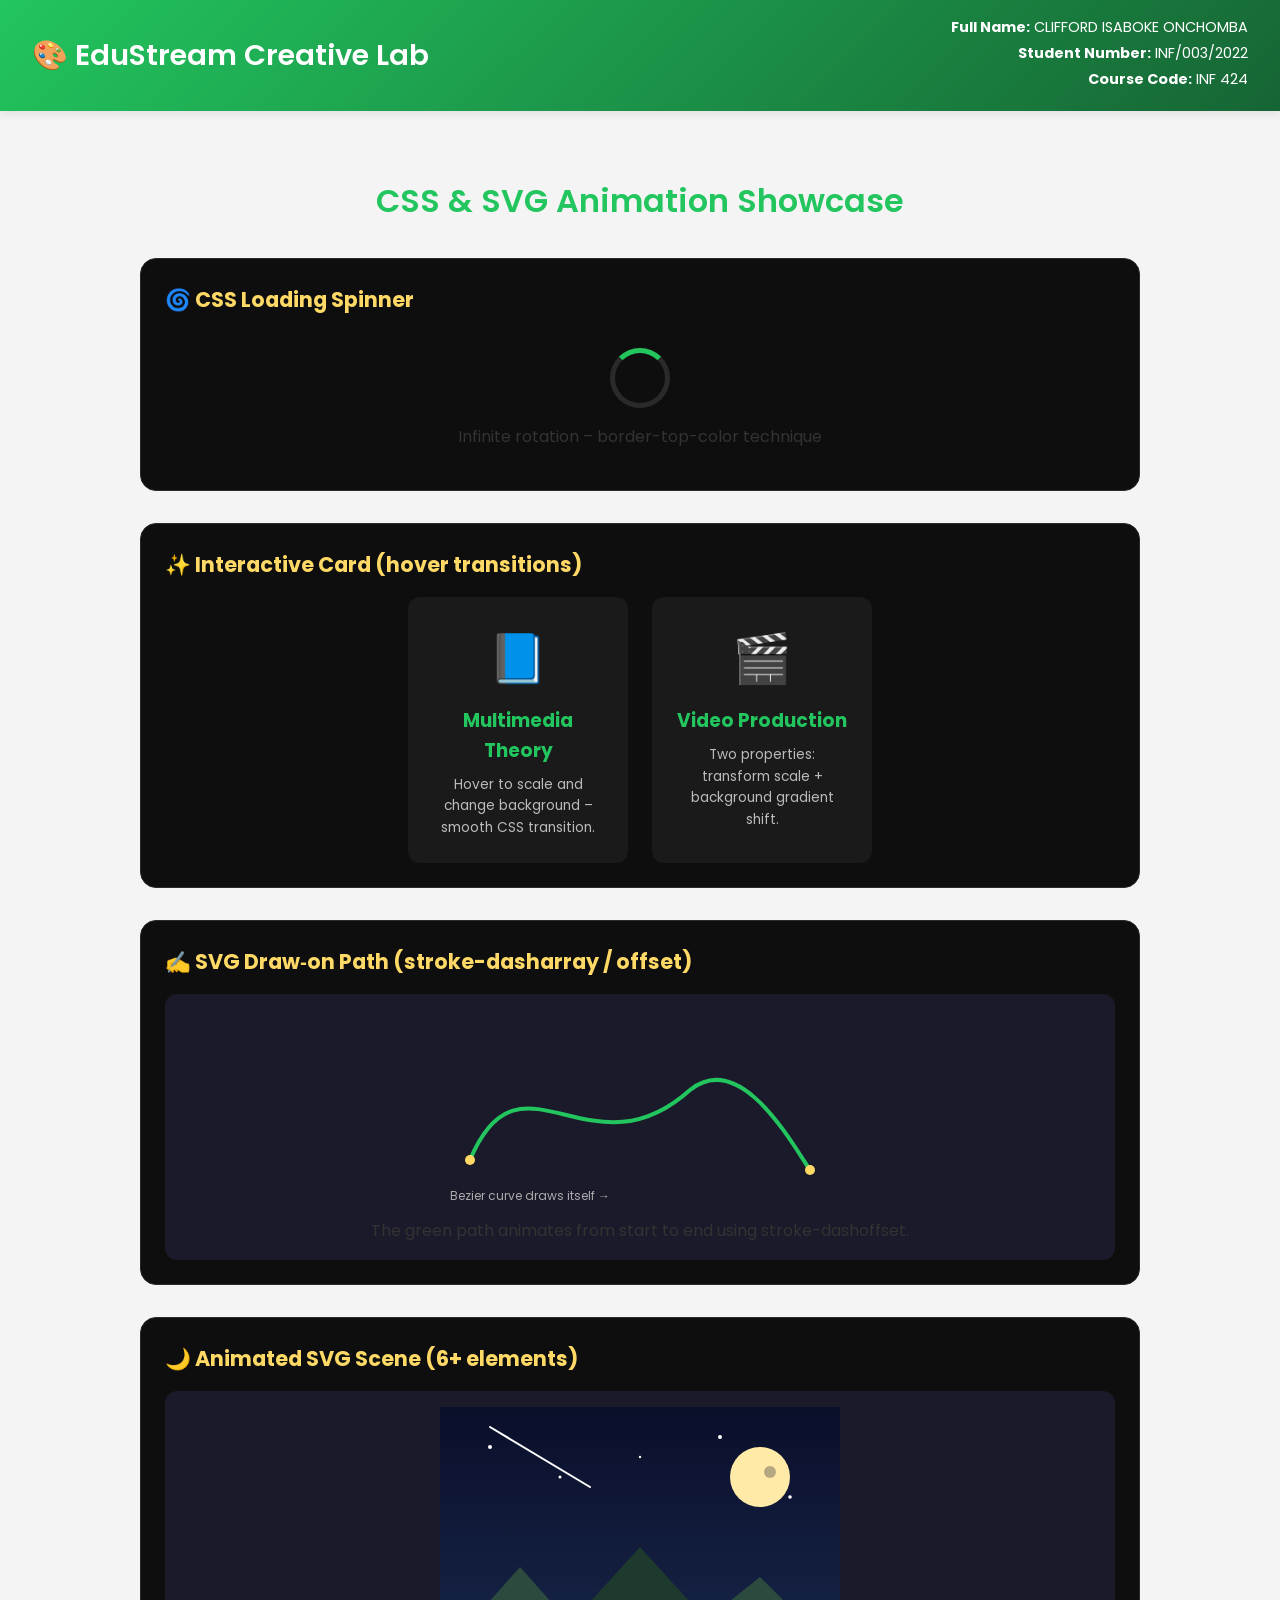
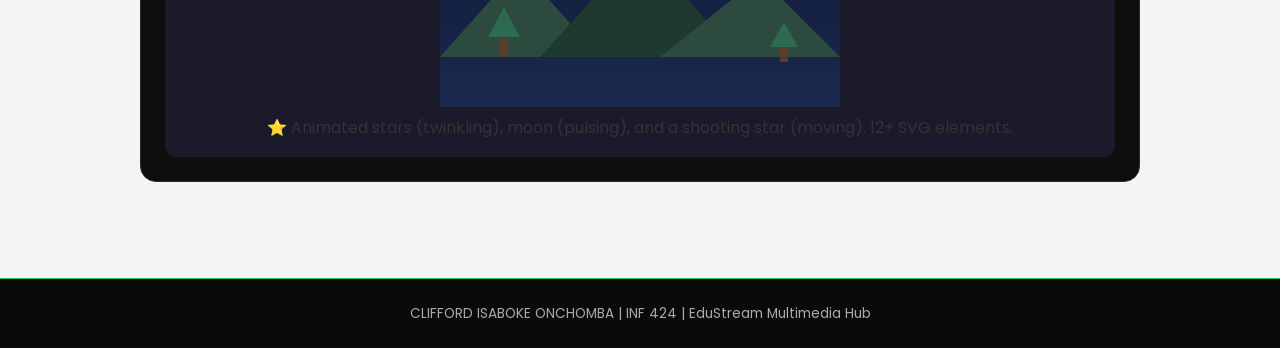
==== animations.html @ 4a70b48b "added animations" ====
<!DOCTYPE html>
<html lang="en">
<head>
  <meta charset="UTF-8" />
  <meta name="viewport" content="width=device-width, initial-scale=1.0" />
  <title>EduStream Learning Hub – Creative Lab (Animations)</title>
  <!-- Google Fonts -->
  <link rel="preconnect" href="https://fonts.googleapis.com" />
  <link rel="preconnect" href="https://fonts.gstatic.com" crossorigin />
  <link href="https://fonts.googleapis.com/css2?family=Poppins:wght@400;500;600;700&display=swap" rel="stylesheet" />
  <link rel="stylesheet" href="style.css" />
</head>
<body class="dark-theme">
  <header>
    <div class="logo">🎨 EduStream Creative Lab</div>
    <div class="student-info">
      <p><strong>Full Name:</strong> CLIFFORD ISABOKE ONCHOMBA</p>
      <p><strong>Student Number:</strong> INF/003/2022</p>
      <p><strong>Course Code:</strong> INF 424</p>
    </div>
  </header>

  <main>
    <h1 class="page-title">CSS & SVG Animation Showcase</h1>

    <!-- 1. CSS Loading Spinner -->
    <section class="demo-section">
      <h2>🌀 CSS Loading Spinner</h2>
      <div class="spinner-container">
        <div class="loading-spinner"></div>
        <p>Infinite rotation – border-top-color technique</p>
      </div>
    </section>

    <!-- 2. Card Component with Hover Transitions -->
    <section class="demo-section">
      <h2>✨ Interactive Card (hover transitions)</h2>
      <div class="cards-grid">
        <div class="animated-card">
          <div class="card-icon">📘</div>
          <h3>Multimedia Theory</h3>
          <p>Hover to scale and change background – smooth CSS transition.</p>
        </div>
        <div class="animated-card">
          <div class="card-icon">🎬</div>
          <h3>Video Production</h3>
          <p>Two properties: transform scale + background gradient shift.</p>
        </div>
      </div>
    </section>

    <!-- 3. SVG Draw‑on Path Animation (Bezier curve) -->
    <section class="demo-section">
      <h2>✍️ SVG Draw‑on Path (stroke-dasharray / offset)</h2>
      <div class="svg-container">
        <svg width="400" height="200" viewBox="0 0 400 200" xmlns="http://www.w3.org/2000/svg">
          <!-- Bezier curve path (C command) -->
          <path class="draw-path" 
                d="M 30 150 C 80 30, 150 170, 250 80 C 300 40, 350 130, 370 160" 
                fill="none" 
                stroke="#22C55E" 
                stroke-width="4" 
                stroke-linecap="round" />
          <!-- decorative dots -->
          <circle cx="30" cy="150" r="5" fill="#FFD966" />
          <circle cx="370" cy="160" r="5" fill="#FFD966" />
          <text x="10" y="190" fill="#aaa" font-size="12">Bezier curve draws itself →</text>
        </svg>
        <p>The green path animates from start to end using stroke-dashoffset.</p>
      </div>
    </section>

    <!-- 4. Second SVG Illustration (6+ elements, animated property) -->
    <section class="demo-section">
      <h2>🌙 Animated SVG Scene (6+ elements)</h2>
      <div class="svg-container">
        <svg width="400" height="300" viewBox="0 0 400 300" xmlns="http://www.w3.org/2000/svg">
          <!-- Background gradient sky -->
          <defs>
            <linearGradient id="skyGrad" x1="0%" y1="0%" x2="0%" y2="100%">
              <stop offset="0%" stop-color="#0a0f2a" />
              <stop offset="100%" stop-color="#1a2a4f" />
            </linearGradient>
          </defs>
          <rect width="400" height="300" fill="url(#skyGrad)" />

          <!-- Stars (multiple elements) -->
          <circle class="star twinkle1" cx="50" cy="40" r="2" fill="#FFF" />
          <circle class="star twinkle2" cx="120" cy="70" r="1.5" fill="#FFF" />
          <circle class="star twinkle3" cx="280" cy="30" r="2" fill="#FFF" />
          <circle class="star twinkle4" cx="350" cy="90" r="1.8" fill="#FFF" />
          <circle class="star twinkle5" cx="200" cy="50" r="1.2" fill="#FFF" />
          
          <!-- Moon (pulsing opacity) -->
          <circle class="moon" cx="320" cy="70" r="30" fill="#FFEAA7" />
          <circle cx="330" cy="65" r="6" fill="#0a0f2a" opacity="0.3" /> <!-- crater -->
          
          <!-- Mountains (static but part of 6+ elements) -->
          <polygon points="0,250 80,160 160,250" fill="#2d4a3e" />
          <polygon points="100,250 200,140 300,250" fill="#1e3a2f" />
          <polygon points="220,250 320,170 400,250" fill="#2d4a3e" />
          
          <!-- Animated shooting star -->
          <line class="shooting-star" x1="50" y1="20" x2="150" y2="80" stroke="#FFF" stroke-width="2" stroke-linecap="round" />
          
          <!-- Trees (simple) -->
          <rect x="60" y="230" width="8" height="20" fill="#5a3e2b" />
          <polygon points="48,230 64,200 80,230" fill="#2d6a4f" />
          
          <rect x="340" y="240" width="8" height="15" fill="#5a3e2b" />
          <polygon points="330,240 344,215 358,240" fill="#2d6a4f" />
        </svg>
        <p>⭐ Animated stars (twinkling), moon (pulsing), and a shooting star (moving). 12+ SVG elements.</p>
      </div>
    </section>
  </main>

  <footer class="page-footer">
    <p>CLIFFORD ISABOKE ONCHOMBA | INF 424 | EduStream Multimedia Hub</p>
  </footer>
</body>
</html>
---- style.css ----
/* Reset and base styles */
* {
    margin: 0;
    padding: 0;
    box-sizing: border-box;
}

body {
    font-family: 'Poppins', Arial, sans-serif;
    line-height: 1.6;
    color: #333;
    background-color: #f4f4f4;
}

/* Header styles */
header {
    background: linear-gradient(135deg, #22C55E, #166534);
    color: white;
    padding: 1rem 2rem;
    display: flex;
    justify-content: space-between;
    align-items: center;
    box-shadow: 0 2px 10px rgba(0,0,0,0.1);
}

.logo {
    font-size: 1.8rem;
    font-weight: 600;
}

.student-info {
    text-align: right;
    font-size: 0.9rem;
}

.student-info p {
    margin-bottom: 0.2rem;
}

/* Main content */
main {
    max-width: 1200px;
    margin: 2rem auto;
    padding: 0 2rem;
}

/* Responsive design */
@media (max-width: 768px) {
    header {
        flex-direction: column;
        text-align: center;
        padding: 1rem;
    }
    .student-info {
        text-align: center;
        margin-top: 1rem;
    }
    main {
        padding: 0 1rem;
    }
}

/* ========== DARK THEME (shared for audio & video players) ========== */
.dark-theme body {
    background-color: #181818;
    color: #FFFFFF;
    margin: 0;
    padding: 0;
    min-height: 100vh;
    display: flex;
    flex-direction: column;
}

.dark-theme main {
    flex: 1;
    display: flex;
    flex-direction: column;
    align-items: center;
    justify-content: center;
    padding: 2rem;
    max-width: 100%;
}

/* Media Player Base (used by both audio and video) */
.media-player {
    width: 100%;
    max-width: 1000px;
    background-color: #0B0B0B;
    border: 1px solid #333;
    border-radius: 8px;
    overflow: hidden;
    display: flex;
    flex-direction: column;
    box-shadow: 0 8px 20px rgba(0,0,0,0.5);
}

/* Audio player specific height (if no video) */
.media-player:not(.video-custom-player) {
    height: 450px;
}

/* Video player custom styling */
.video-custom-player {
    background: #000;
}

.custom-video-element {
    width: 100%;
    background: black;
    display: block;
    aspect-ratio: 16 / 9;
    object-fit: contain;
}

.player-visual {
    flex: 1;
    display: flex;
    align-items: center;
    justify-content: center;
    position: relative;
    min-height: 120px;
}

.status-overlay {
    position: absolute;
    top: 10px;
    left: 10px;
    font-size: 0.8rem;
    color: #CCC;
    background: rgba(0, 0, 0, 0.7);
    padding: 4px 8px;
    border-radius: 4px;
    z-index: 2;
}

/* Control Bar (shared) */
.control-bar {
    height: 70px;
    background-color: #1F1F1F;
    display: flex;
    align-items: center;
    padding: 0 1rem;
    border-top: 1px solid #333;
    gap: 0.75rem;
}

.control-left {
    flex: 0 0 60px;
    display: flex;
    justify-content: center;
}

.play-btn {
    width: 44px;
    height: 44px;
    border-radius: 50%;
    background-color: #FF0000;
    border: none;
    color: white;
    font-size: 1.2rem;
    cursor: pointer;
    display: flex;
    align-items: center;
    justify-content: center;
    transition: all 0.2s ease;
}

.play-btn:hover {
    background-color: #CC0000;
    transform: scale(1.05);
    box-shadow: 0 0 8px rgba(255,0,0,0.5);
}

.control-center {
    flex: 1;
    display: flex;
    flex-direction: column;
    align-items: center;
    padding: 0 0.5rem;
}

.progress-container {
    width: 100%;
    display: flex;
    flex-direction: column;
    align-items: center;
}

.progress-container input[type="range"] {
    width: 100%;
    height: 5px;
    background: #606060;
    border-radius: 3px;
    outline: none;
    -webkit-appearance: none;
    appearance: none;
    margin-bottom: 5px;
}

.progress-container input[type="range"]::-webkit-slider-thumb {
    -webkit-appearance: none;
    width: 14px;
    height: 14px;
    border-radius: 50%;
    background: #FF0000;
    cursor: pointer;
}

.progress-container input[type="range"]::-moz-range-thumb {
    width: 14px;
    height: 14px;
    border-radius: 50%;
    background: #FF0000;
    cursor: pointer;
    border: none;
}

.time-display {
    font-size: 0.75rem;
    color: #CCC;
    font-family: monospace;
}

.control-right {
    flex: 0 0 auto;
    display: flex;
    align-items: center;
    gap: 0.6rem;
}

/* Extra controls for video (speed selector, fullscreen) */
.video-extras {
    gap: 0.8rem;
}

.speed-selector {
    background-color: #2c2c2c;
    color: white;
    border: 1px solid #555;
    border-radius: 20px;
    padding: 6px 10px;
    font-family: 'Poppins', sans-serif;
    font-size: 0.8rem;
    cursor: pointer;
    outline: none;
    transition: 0.2s;
}

.speed-selector:hover {
    background-color: #3a3a3a;
}

.control-btn {
    width: 36px;
    height: 36px;
    border-radius: 50%;
    background-color: transparent;
    border: none;
    color: #FFFFFF;
    font-size: 1rem;
    cursor: pointer;
    display: inline-flex;
    align-items: center;
    justify-content: center;
    transition: 0.2s;
}

.control-btn:hover {
    background-color: rgba(255,255,255,0.15);
    transform: scale(1.05);
}

.control-right input[type="range"] {
    width: 80px;
    height: 4px;
    background: #606060;
    border-radius: 2px;
}

.control-right input[type="range"]::-webkit-slider-thumb {
    width: 12px;
    height: 12px;
    background: white;
}

/* Status Panel (video player) */
.status-panel {
    margin-top: 1.5rem;
    background: #0e0e0e;
    border-left: 4px solid #22C55E;
    padding: 0.8rem 1.2rem;
    border-radius: 8px;
    font-size: 0.85rem;
    color: #e0e0e0;
    max-width: 1000px;
    width: 100%;
    font-family: monospace;
}

.status-panel strong {
    color: #22C55E;
}

/* Transcript Panel */
.transcript-panel {
    margin-top: 1.2rem;
    background: #1e1e1e;
    padding: 1rem 1.5rem;
    border-radius: 12px;
    max-width: 1000px;
    width: 100%;
    border: 1px solid #333;
}

.transcript-panel h3 {
    color: #FFD966;
    margin-bottom: 0.6rem;
    font-size: 1.1rem;
}

.transcript-panel p {
    font-size: 0.9rem;
    line-height: 1.5;
    color: #ddd;
}

/* Fullscreen button icon override on demand */
.fullscreen-icon {
    font-size: 1.2rem;
}

/* Responsive adjustments for video controls */
@media (max-width: 750px) {
    .control-bar {
        flex-wrap: wrap;
        height: auto;
        padding: 12px;
        gap: 10px;
    }
    .control-left, .control-center, .control-right {
        flex: auto;
        width: 100%;
        justify-content: center;
    }
    .control-center {
        order: 2;
    }
    .control-right {
        order: 3;
        justify-content: space-evenly;
        flex-wrap: wrap;
    }
    .control-left {
        order: 1;
    }
    .speed-selector {
        font-size: 0.7rem;
        padding: 4px 8px;
    }
    .status-panel, .transcript-panel {
        font-size: 0.8rem;
    }
}

/* Keep audio player visual area consistent */
.media-player .player-visual {
    background: #0B0B0B;
}

/* ========== WEB AUDIO TONE GENERATOR STYLES (Task B3) ========== */
.tone-generator-section {
    margin-top: 2rem;
    background: #0e0e0e;
    border-radius: 12px;
    padding: 1.5rem;
    border: 1px solid #2a2a2a;
    width: 100%;
    max-width: 1000px;
}

.tone-generator-section h3 {
    color: #22C55E;
    font-size: 1.3rem;
    margin-bottom: 1rem;
    display: flex;
    align-items: center;
    gap: 0.5rem;
}

.synth-controls {
    display: flex;
    flex-direction: column;
    gap: 1.2rem;
}

.waveform-selector {
    display: flex;
    align-items: center;
    gap: 1rem;
    flex-wrap: wrap;
}

.waveform-selector label {
    font-weight: 500;
    color: #ddd;
}

#waveformSelect {
    background: #1f1f1f;
    color: white;
    border: 1px solid #444;
    border-radius: 20px;
    padding: 6px 12px;
    font-family: 'Poppins', monospace;
    cursor: pointer;
    outline: none;
}

#waveformSelect:hover {
    background: #2c2c2c;
}

.note-buttons {
    display: flex;
    flex-wrap: wrap;
    gap: 0.8rem;
}

.note-btn {
    background: linear-gradient(135deg, #2c2c2c, #1a1a1a);
    border: 1px solid #22C55E;
    color: #22C55E;
    font-family: 'Poppins', monospace;
    font-weight: 600;
    font-size: 0.9rem;
    padding: 8px 18px;
    border-radius: 40px;
    cursor: pointer;
    transition: all 0.2s ease;
}

.note-btn:hover {
    background: #22C55E;
    color: #0e0e0e;
    transform: scale(1.02);
    box-shadow: 0 0 8px rgba(34, 197, 94, 0.5);
}

.synth-info {
    font-size: 0.8rem;
    color: #aaa;
    margin-top: 0.5rem;
    border-left: 3px solid #22C55E;
    padding-left: 0.8rem;
}

/* Responsive adjustments for tone generator */
@media (max-width: 700px) {
    .tone-generator-section {
        padding: 1rem;
    }
    .note-btn {
        padding: 6px 12px;
        font-size: 0.8rem;
    }
}

/* ========== ANIMATIONS PAGE (Task C1) ========== */
.page-title {
    text-align: center;
    margin-bottom: 2rem;
    color: #22C55E;
    font-weight: 600;
}

.demo-section {
    background: #0e0e0e;
    border-radius: 16px;
    padding: 1.5rem;
    margin-bottom: 2rem;
    border: 1px solid #2a2a2a;
    width: 100%;
    max-width: 1000px;
}

.demo-section h2 {
    color: #FFD966;
    margin-bottom: 1rem;
    font-size: 1.3rem;
}

/* 1. CSS Loading Spinner */
.spinner-container {
    display: flex;
    flex-direction: column;
    align-items: center;
    gap: 1rem;
    padding: 1rem;
}

.loading-spinner {
    width: 60px;
    height: 60px;
    border-radius: 50%;
    border: 5px solid #2a2a2a;
    border-top-color: #22C55E;
    animation: spin 1s linear infinite;
}

@keyframes spin {
    to {
        transform: rotate(360deg);
    }
}

/* 2. Card Component with Hover Transitions */
.cards-grid {
    display: flex;
    gap: 1.5rem;
    flex-wrap: wrap;
    justify-content: center;
}

.animated-card {
    background: #1a1a1a;
    border-radius: 12px;
    padding: 1.5rem;
    width: 220px;
    text-align: center;
    transition: transform 0.3s ease, background-color 0.3s ease;
    cursor: pointer;
}

.animated-card:hover {
    transform: scale(1.05);
    background-color: #2a2a2a;
}

.card-icon {
    font-size: 3rem;
    margin-bottom: 0.5rem;
}

.animated-card h3 {
    color: #22C55E;
    margin-bottom: 0.5rem;
}

.animated-card p {
    font-size: 0.85rem;
    color: #bbb;
}

/* 3. SVG Draw-on Path Animation */
.svg-container {
    display: flex;
    flex-direction: column;
    align-items: center;
    gap: 0.5rem;
    background: #1a1a2a;
    border-radius: 12px;
    padding: 1rem;
}

.draw-path {
    stroke-dasharray: 600;
    stroke-dashoffset: 600;
    animation: drawLine 2.5s ease-out forwards;
}

@keyframes drawLine {
    to {
        stroke-dashoffset: 0;
    }
}

/* 4. Animated SVG Scene (twinkling stars, pulsing moon, shooting star) */
.star {
    animation: twinkle 2s infinite alternate;
}

.twinkle1 { animation-delay: 0s; }
.twinkle2 { animation-delay: 0.5s; }
.twinkle3 { animation-delay: 1s; }
.twinkle4 { animation-delay: 1.5s; }
.twinkle5 { animation-delay: 0.8s; }

@keyframes twinkle {
    0% { opacity: 0.3; transform: scale(1); }
    100% { opacity: 1; transform: scale(1.3); }
}

.moon {
    animation: pulseGlow 3s ease-in-out infinite;
}

@keyframes pulseGlow {
    0% { opacity: 0.7; transform: scale(1); }
    50% { opacity: 1; transform: scale(1.05); }
    100% { opacity: 0.7; transform: scale(1); }
}

.shooting-star {
    animation: shoot 4s linear infinite;
    transform-origin: 0% 0%;
}

@keyframes shoot {
    0% {
        transform: translateX(0) translateY(0);
        opacity: 1;
    }
    80% {
        opacity: 1;
    }
    100% {
        transform: translateX(250px) translateY(120px);
        opacity: 0;
    }
}

/* Footer */
.page-footer {
    text-align: center;
    padding: 1.5rem;
    background: #0a0a0a;
    margin-top: 2rem;
    border-top: 1px solid #22C55E;
    font-size: 0.85rem;
    color: #aaa;
}
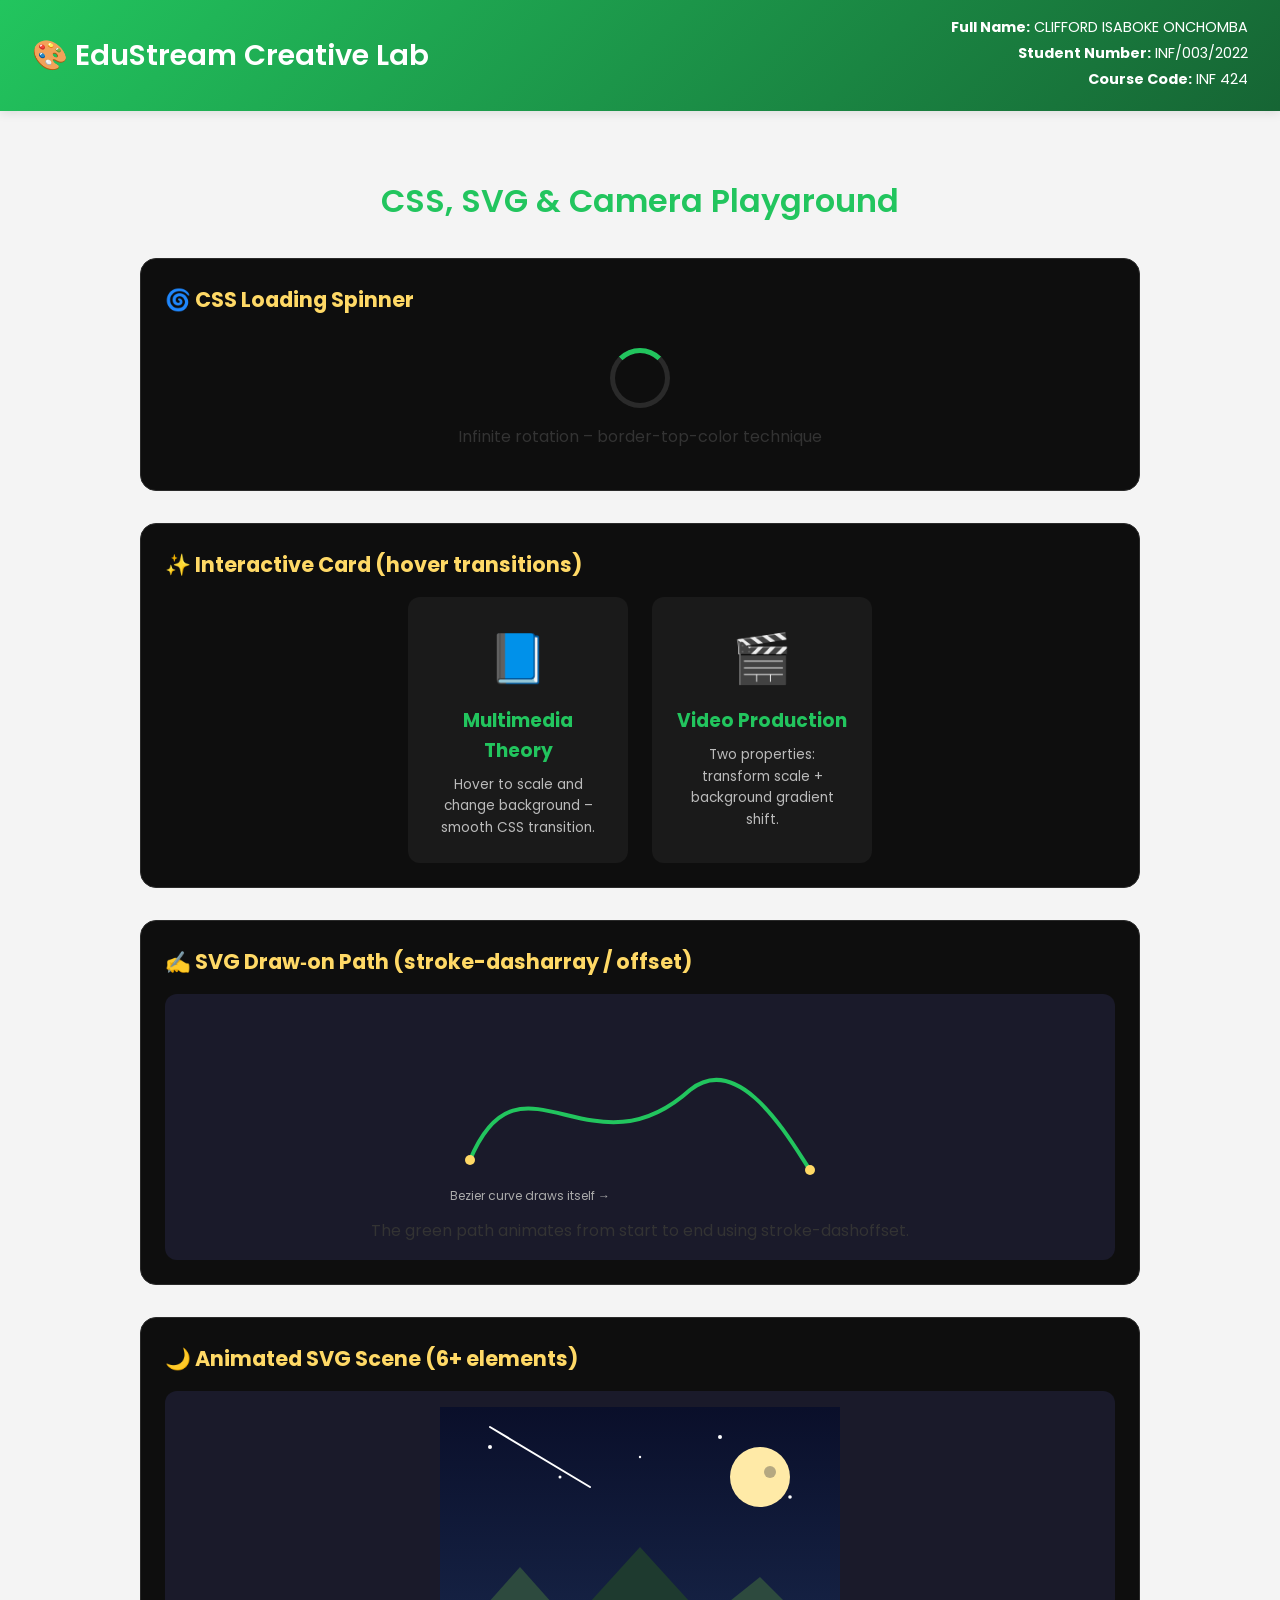
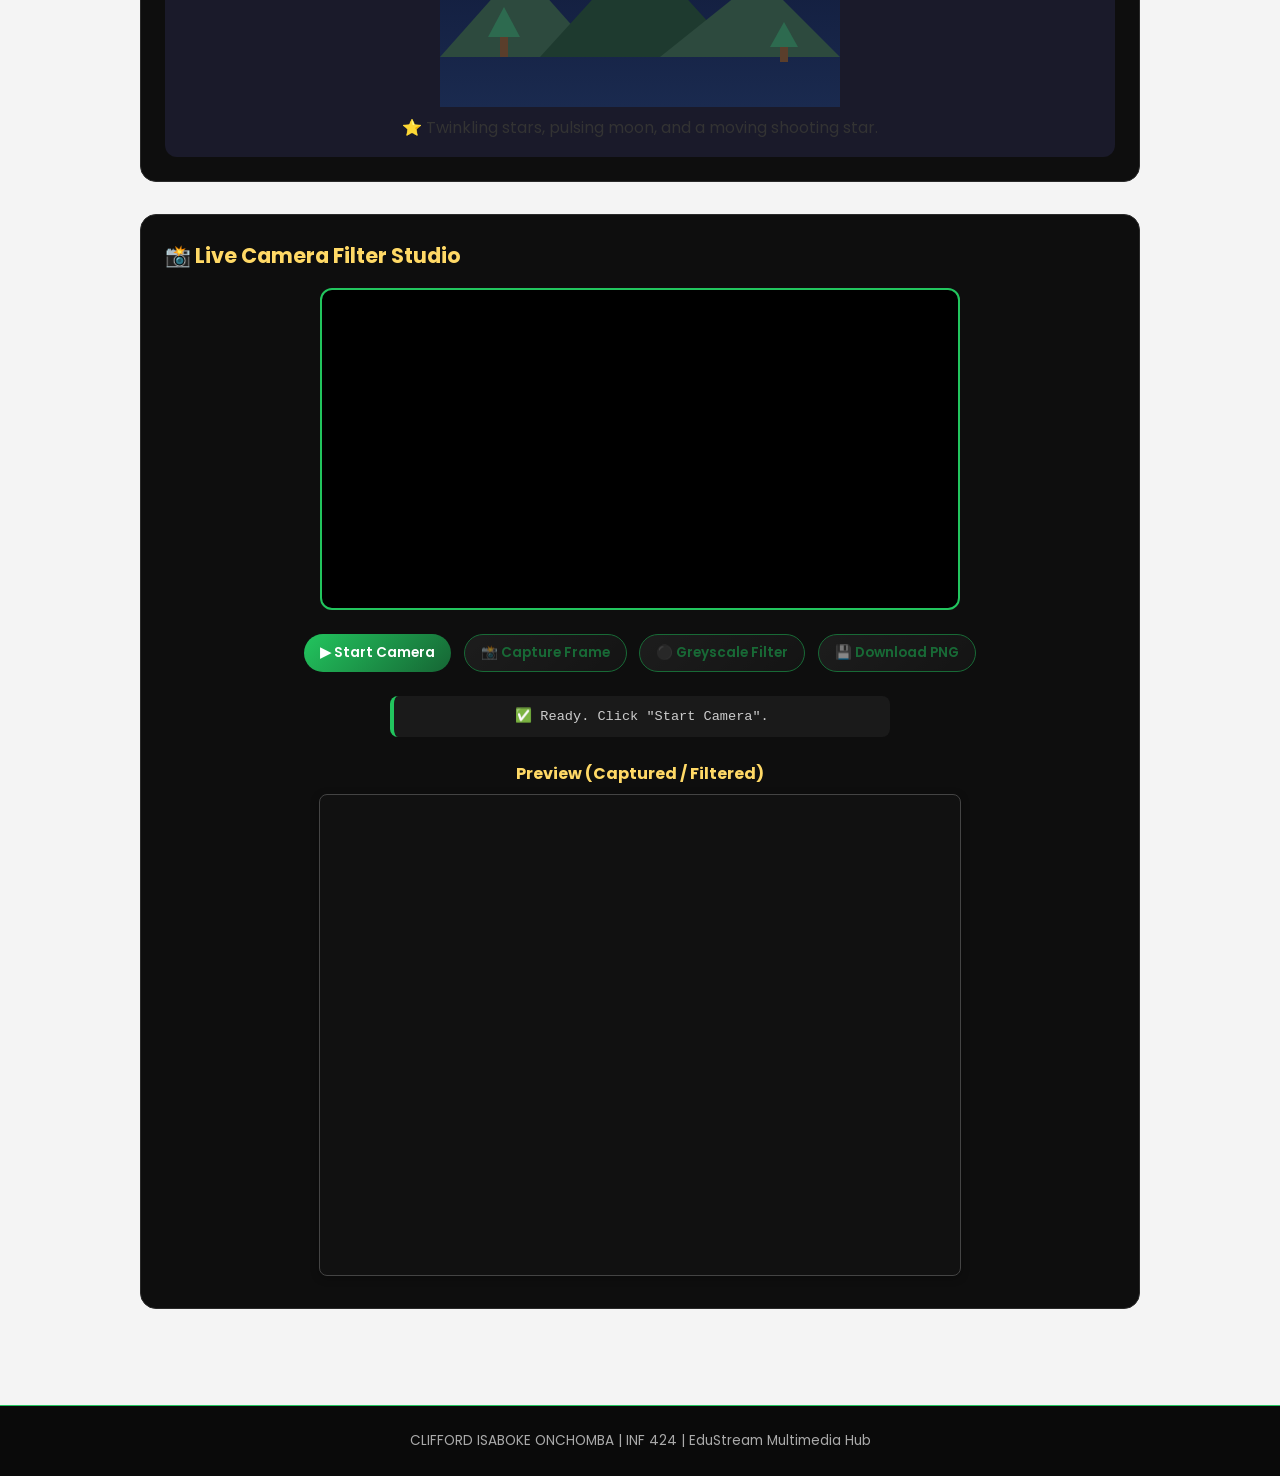
==== commit 92bd9456: "added camera" ====
--- a/animations.html
+++ b/animations.html
@@ -3,7 +3,7 @@
 <head>
   <meta charset="UTF-8" />
   <meta name="viewport" content="width=device-width, initial-scale=1.0" />
-  <title>EduStream Learning Hub – Creative Lab (Animations)</title>
+  <title>EduStream Learning Hub – Creative Lab (Animations + Camera)</title>
   <!-- Google Fonts -->
   <link rel="preconnect" href="https://fonts.googleapis.com" />
   <link rel="preconnect" href="https://fonts.gstatic.com" crossorigin />
@@ -21,7 +21,7 @@
   </header>
 
   <main>
-    <h1 class="page-title">CSS & SVG Animation Showcase</h1>
+    <h1 class="page-title">CSS, SVG & Camera Playground</h1>
 
     <!-- 1. CSS Loading Spinner -->
     <section class="demo-section">
@@ -54,14 +54,12 @@
       <h2>✍️ SVG Draw‑on Path (stroke-dasharray / offset)</h2>
       <div class="svg-container">
         <svg width="400" height="200" viewBox="0 0 400 200" xmlns="http://www.w3.org/2000/svg">
-          <!-- Bezier curve path (C command) -->
           <path class="draw-path" 
                 d="M 30 150 C 80 30, 150 170, 250 80 C 300 40, 350 130, 370 160" 
                 fill="none" 
                 stroke="#22C55E" 
                 stroke-width="4" 
                 stroke-linecap="round" />
-          <!-- decorative dots -->
           <circle cx="30" cy="150" r="5" fill="#FFD966" />
           <circle cx="370" cy="160" r="5" fill="#FFD966" />
           <text x="10" y="190" fill="#aaa" font-size="12">Bezier curve draws itself →</text>
@@ -75,7 +73,6 @@
       <h2>🌙 Animated SVG Scene (6+ elements)</h2>
       <div class="svg-container">
         <svg width="400" height="300" viewBox="0 0 400 300" xmlns="http://www.w3.org/2000/svg">
-          <!-- Background gradient sky -->
           <defs>
             <linearGradient id="skyGrad" x1="0%" y1="0%" x2="0%" y2="100%">
               <stop offset="0%" stop-color="#0a0f2a" />
@@ -83,34 +80,51 @@
             </linearGradient>
           </defs>
           <rect width="400" height="300" fill="url(#skyGrad)" />
-
-          <!-- Stars (multiple elements) -->
           <circle class="star twinkle1" cx="50" cy="40" r="2" fill="#FFF" />
           <circle class="star twinkle2" cx="120" cy="70" r="1.5" fill="#FFF" />
           <circle class="star twinkle3" cx="280" cy="30" r="2" fill="#FFF" />
           <circle class="star twinkle4" cx="350" cy="90" r="1.8" fill="#FFF" />
           <circle class="star twinkle5" cx="200" cy="50" r="1.2" fill="#FFF" />
-          
-          <!-- Moon (pulsing opacity) -->
           <circle class="moon" cx="320" cy="70" r="30" fill="#FFEAA7" />
-          <circle cx="330" cy="65" r="6" fill="#0a0f2a" opacity="0.3" /> <!-- crater -->
-          
-          <!-- Mountains (static but part of 6+ elements) -->
+          <circle cx="330" cy="65" r="6" fill="#0a0f2a" opacity="0.3" />
           <polygon points="0,250 80,160 160,250" fill="#2d4a3e" />
           <polygon points="100,250 200,140 300,250" fill="#1e3a2f" />
           <polygon points="220,250 320,170 400,250" fill="#2d4a3e" />
-          
-          <!-- Animated shooting star -->
           <line class="shooting-star" x1="50" y1="20" x2="150" y2="80" stroke="#FFF" stroke-width="2" stroke-linecap="round" />
-          
-          <!-- Trees (simple) -->
           <rect x="60" y="230" width="8" height="20" fill="#5a3e2b" />
           <polygon points="48,230 64,200 80,230" fill="#2d6a4f" />
-          
           <rect x="340" y="240" width="8" height="15" fill="#5a3e2b" />
           <polygon points="330,240 344,215 358,240" fill="#2d6a4f" />
         </svg>
-        <p>⭐ Animated stars (twinkling), moon (pulsing), and a shooting star (moving). 12+ SVG elements.</p>
+        <p>⭐ Twinkling stars, pulsing moon, and a moving shooting star.</p>
+      </div>
+    </section>
+
+    <!-- ========== 5. LIVE CAMERA FILTER (Task C2) ========== -->
+    <section class="demo-section camera-section">
+      <h2>📸 Live Camera Filter Studio</h2>
+      <div class="camera-wrapper">
+        <!-- Live video feed -->
+        <div class="video-preview">
+          <video id="cameraVideo" autoplay muted></video>
+        </div>
+
+        <!-- Control buttons -->
+        <div class="camera-controls">
+          <button id="startCameraBtn" class="camera-btn primary">▶ Start Camera</button>
+          <button id="captureBtn" class="camera-btn" disabled>📸 Capture Frame</button>
+          <button id="greyscaleBtn" class="camera-btn" disabled>⚫ Greyscale Filter</button>
+          <button id="downloadBtn" class="camera-btn" disabled>💾 Download PNG</button>
+        </div>
+
+        <!-- Status messages -->
+        <div id="cameraStatus" class="camera-status" aria-live="polite"></div>
+
+        <!-- Preview canvas for captured/filtered image -->
+        <div class="preview-area">
+          <h3>Preview (Captured / Filtered)</h3>
+          <canvas id="previewCanvas" width="640" height="480"></canvas>
+        </div>
       </div>
     </section>
   </main>
@@ -118,5 +132,155 @@
   <footer class="page-footer">
     <p>CLIFFORD ISABOKE ONCHOMBA | INF 424 | EduStream Multimedia Hub</p>
   </footer>
+
+  <script>
+    (function() {
+      // Camera elements
+      const video = document.getElementById('cameraVideo');
+      const previewCanvas = document.getElementById('previewCanvas');
+      const previewCtx = previewCanvas.getContext('2d');
+      const captureCanvas = document.createElement('canvas'); // hidden, for processing
+      
+      const startBtn = document.getElementById('startCameraBtn');
+      const captureBtn = document.getElementById('captureBtn');
+      const greyscaleBtn = document.getElementById('greyscaleBtn');
+      const downloadBtn = document.getElementById('downloadBtn');
+      const statusDiv = document.getElementById('cameraStatus');
+
+      let mediaStream = null;
+      let currentImageData = null;   // stores the latest captured ImageData
+
+      function showMessage(msg, isError = false) {
+        statusDiv.innerHTML = msg;
+        statusDiv.style.color = isError ? '#ff8888' : '#88ff88';
+        console.log(msg);
+      }
+
+      function clearMessage() {
+        statusDiv.innerHTML = '✅ Ready. Click "Start Camera".';
+        statusDiv.style.color = '#ccc';
+      }
+
+      function setButtonsEnabled(enabled) {
+        captureBtn.disabled = !enabled;
+        greyscaleBtn.disabled = !enabled;
+        downloadBtn.disabled = !enabled;
+      }
+
+      // Start camera with error handling for NotAllowedError, NotFoundError, NotReadableError
+      async function startCamera() {
+        if (mediaStream) {
+          mediaStream.getTracks().forEach(track => track.stop());
+          video.srcObject = null;
+        }
+
+        const constraints = {
+          video: { width: { ideal: 1280 }, height: { ideal: 720 }, facingMode: 'user' },
+          audio: false
+        };
+
+        try {
+          const stream = await navigator.mediaDevices.getUserMedia(constraints);
+          mediaStream = stream;
+          video.srcObject = stream;
+          await video.play();
+          showMessage('📷 Camera active. You can now capture frames.');
+          setButtonsEnabled(true);
+        } catch (err) {
+          let errorMsg = '';
+          switch (err.name) {
+            case 'NotAllowedError':
+              errorMsg = '❌ Permission denied. Please allow camera access in your browser.';
+              break;
+            case 'NotFoundError':
+              errorMsg = '❌ No camera found on this device. Please connect a camera.';
+              break;
+            case 'NotReadableError':
+              errorMsg = '❌ Camera is busy or not readable. Close other apps using the camera.';
+              break;
+            default:
+              errorMsg = `⚠️ Camera error: ${err.name} – ${err.message}`;
+          }
+          showMessage(errorMsg, true);
+          setButtonsEnabled(false);
+        }
+      }
+
+      // Capture current video frame to canvas and store ImageData
+      function captureFrame() {
+        if (!video.videoWidth || !video.videoHeight) {
+          showMessage('⚠️ No video feed. Please start the camera first.', true);
+          return;
+        }
+
+        const width = video.videoWidth;
+        const height = video.videoHeight;
+        captureCanvas.width = width;
+        captureCanvas.height = height;
+        previewCanvas.width = width;
+        previewCanvas.height = height;
+
+        const ctx = captureCanvas.getContext('2d');
+        ctx.drawImage(video, 0, 0, width, height);
+        currentImageData = ctx.getImageData(0, 0, width, height);
+        
+        // Show on preview
+        previewCtx.putImageData(currentImageData, 0, 0);
+        showMessage('📸 Frame captured. You can now apply greyscale or download.');
+        greyscaleBtn.disabled = false;
+        downloadBtn.disabled = false;
+      }
+
+      // Apply greyscale using human-perception luminance formula
+      function applyGreyscale() {
+        if (!currentImageData) {
+          showMessage('⚠️ No captured frame. Click "Capture Frame" first.', true);
+          return;
+        }
+
+        const data = currentImageData.data;
+        for (let i = 0; i < data.length; i += 4) {
+          const r = data[i];
+          const g = data[i+1];
+          const b = data[i+2];
+          const luminance = 0.299 * r + 0.587 * g + 0.114 * b;
+          data[i] = luminance;
+          data[i+1] = luminance;
+          data[i+2] = luminance;
+        }
+        previewCtx.putImageData(currentImageData, 0, 0);
+        showMessage('⚫ Greyscale filter applied (ITU-R BT.601 formula).');
+      }
+
+      // Download preview canvas as PNG
+      function downloadPNG() {
+        if (!previewCanvas.width || !previewCanvas.height) {
+          showMessage('⚠️ No image to download. Capture or filter a frame first.', true);
+          return;
+        }
+        try {
+          const dataURL = previewCanvas.toDataURL('image/png');
+          const link = document.createElement('a');
+          const timestamp = new Date().toISOString().slice(0,19).replace(/:/g, '-');
+          link.download = `edustream-cam-${timestamp}.png`;
+          link.href = dataURL;
+          link.click();
+          showMessage('💾 PNG download started.');
+        } catch (err) {
+          showMessage(`Download failed: ${err.message}`, true);
+        }
+      }
+
+      // Event listeners
+      startBtn.addEventListener('click', startCamera);
+      captureBtn.addEventListener('click', captureFrame);
+      greyscaleBtn.addEventListener('click', applyGreyscale);
+      downloadBtn.addEventListener('click', downloadPNG);
+
+      // Initial state
+      setButtonsEnabled(false);
+      clearMessage();
+    })();
+  </script>
 </body>
 </html>
--- a/style.css
+++ b/style.css
@@ -628,4 +628,111 @@
     border-top: 1px solid #22C55E;
     font-size: 0.85rem;
     color: #aaa;
+}
+
+/* ========== CAMERA SECTION (inside animations.html) ========== */
+.camera-section {
+    background: #0e0e0e;
+}
+
+.camera-wrapper {
+    display: flex;
+    flex-direction: column;
+    align-items: center;
+    gap: 1rem;
+}
+
+.video-preview {
+    width: 100%;
+    max-width: 640px;
+    background: #000;
+    border-radius: 12px;
+    overflow: hidden;
+    border: 2px solid #22C55E;
+}
+
+#cameraVideo {
+    width: 100%;
+    display: block;
+    transform: scaleX(-1); /* mirror effect */
+}
+
+.camera-controls {
+    display: flex;
+    flex-wrap: wrap;
+    justify-content: center;
+    gap: 0.8rem;
+    margin: 0.5rem 0;
+}
+
+.camera-btn {
+    background: linear-gradient(135deg, #2c2c2c, #1a1a1a);
+    border: 1px solid #22C55E;
+    color: #22C55E;
+    font-family: 'Poppins', sans-serif;
+    font-weight: 600;
+    font-size: 0.85rem;
+    padding: 8px 16px;
+    border-radius: 40px;
+    cursor: pointer;
+    transition: all 0.2s ease;
+}
+
+.camera-btn.primary {
+    background: linear-gradient(135deg, #22C55E, #166534);
+    color: white;
+    border: none;
+}
+
+.camera-btn:hover:not(:disabled) {
+    transform: scale(1.03);
+    box-shadow: 0 0 8px rgba(34,197,94,0.5);
+}
+
+.camera-btn:disabled {
+    opacity: 0.5;
+    cursor: not-allowed;
+}
+
+.camera-status {
+    background: #1a1a1a;
+    padding: 0.6rem 1rem;
+    border-radius: 8px;
+    text-align: center;
+    font-family: monospace;
+    font-size: 0.85rem;
+    width: 100%;
+    max-width: 500px;
+    border-left: 4px solid #22C55E;
+}
+
+.preview-area {
+    text-align: center;
+    margin-top: 0.5rem;
+}
+
+.preview-area h3 {
+    color: #FFD966;
+    font-size: 1rem;
+    margin-bottom: 0.5rem;
+}
+
+#previewCanvas {
+    background: #111;
+    border-radius: 8px;
+    max-width: 100%;
+    height: auto;
+    border: 1px solid #444;
+    box-shadow: 0 2px 8px rgba(0,0,0,0.3);
+}
+
+/* Responsive */
+@media (max-width: 700px) {
+    .camera-btn {
+        padding: 6px 12px;
+        font-size: 0.75rem;
+    }
+    .camera-status {
+        font-size: 0.75rem;
+    }
 }
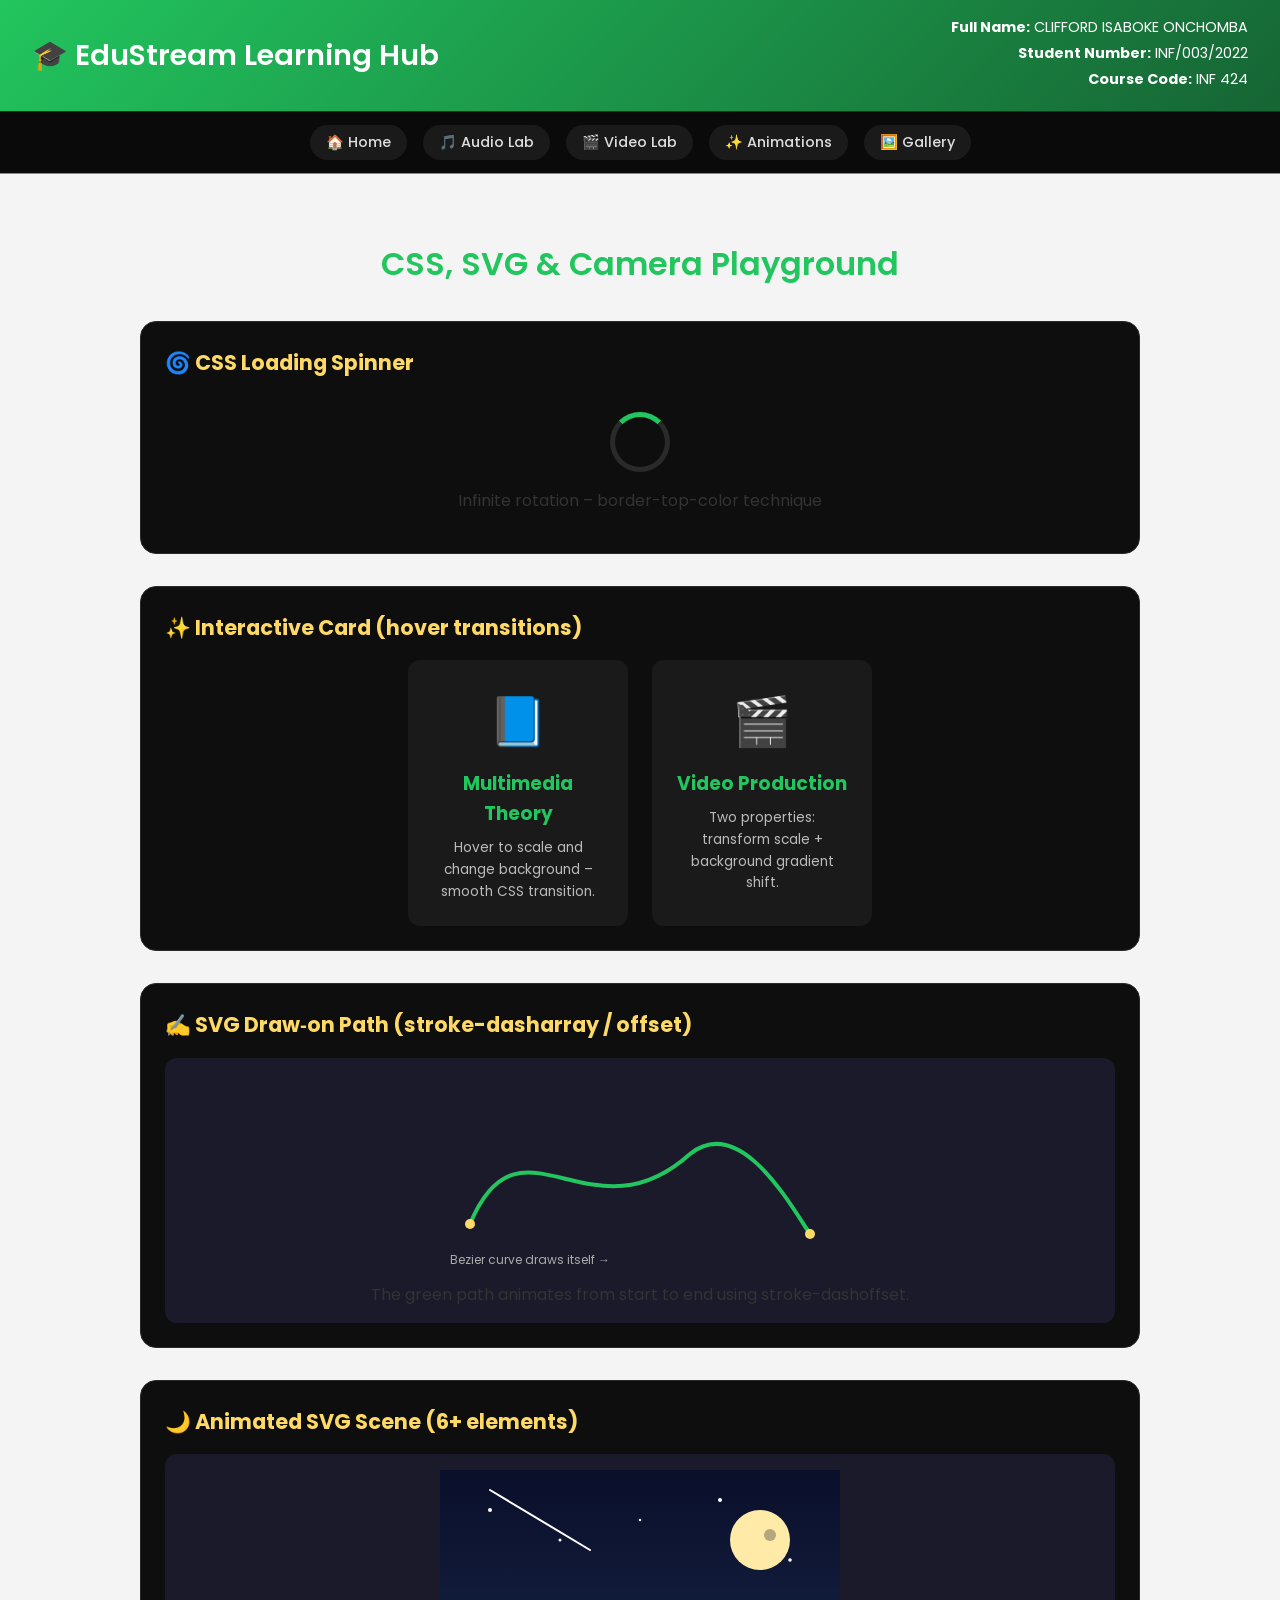
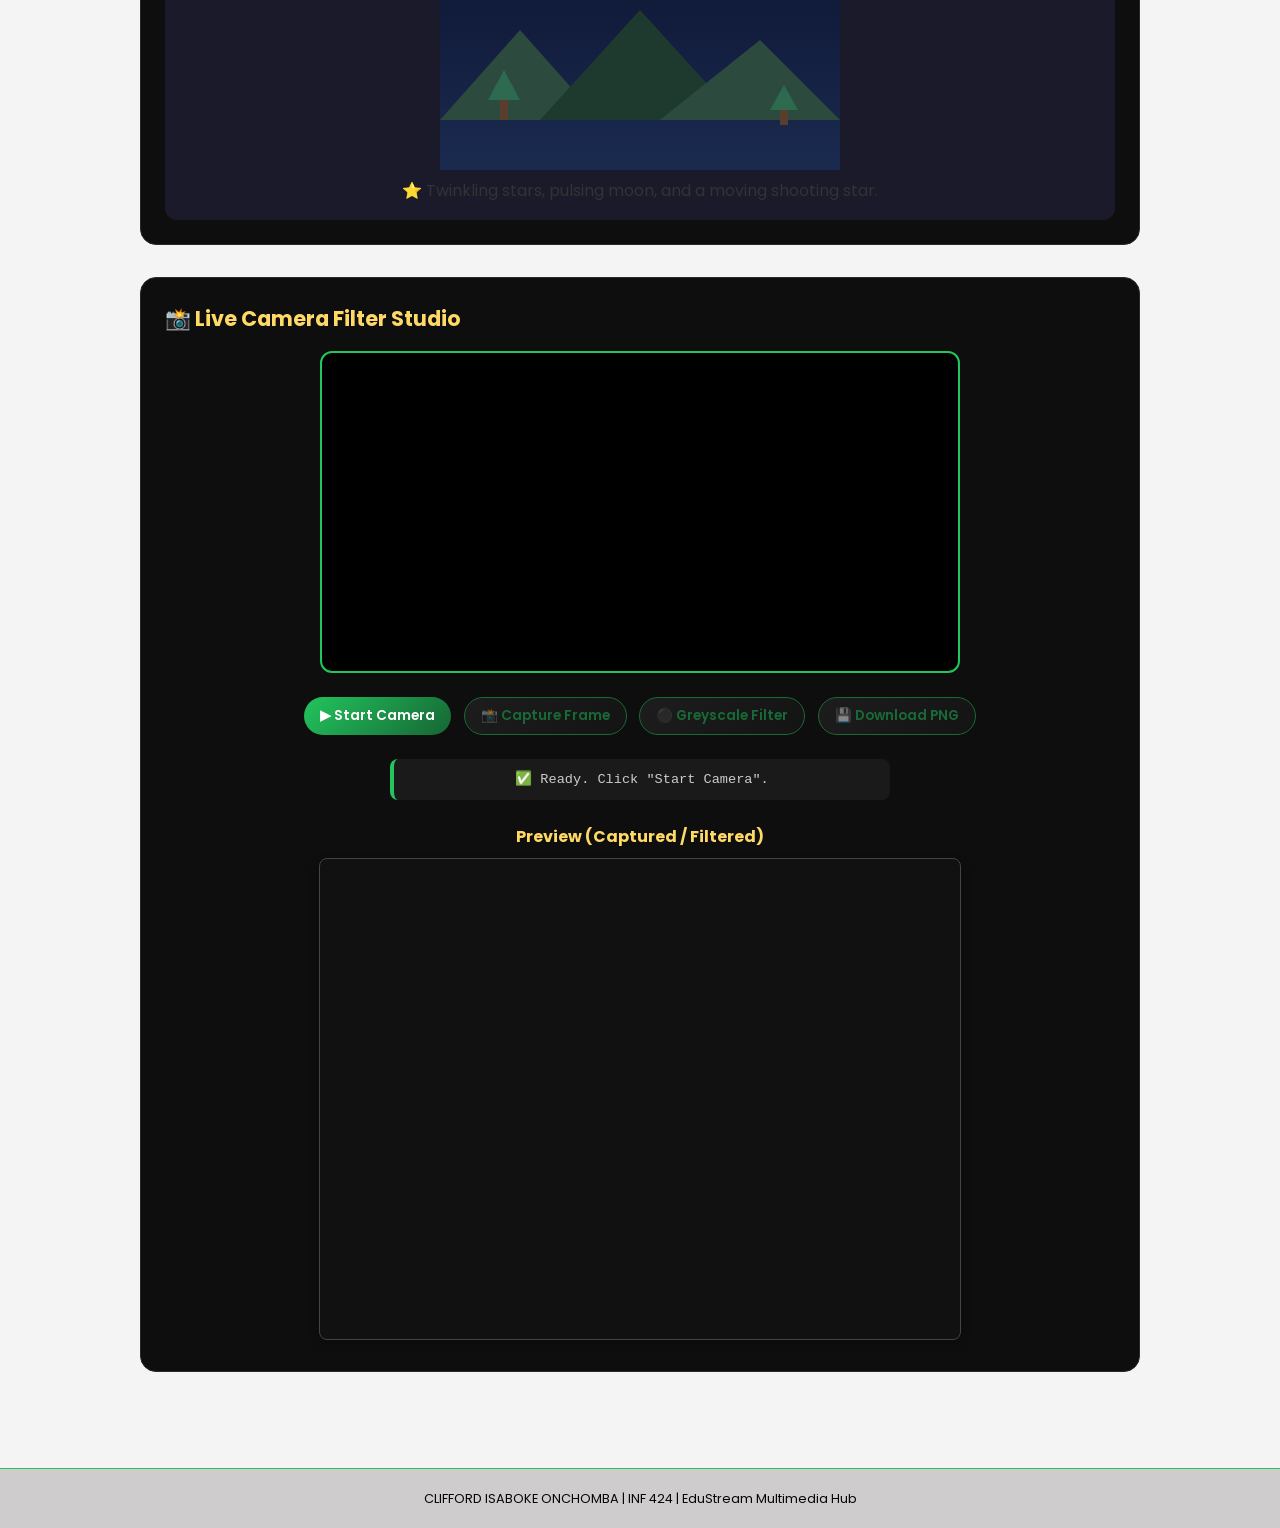
==== commit 893adced: "added nav links" ====
--- a/animations.html
+++ b/animations.html
@@ -12,13 +12,22 @@
 </head>
 <body class="dark-theme">
   <header>
-    <div class="logo">🎨 EduStream Creative Lab</div>
-    <div class="student-info">
-      <p><strong>Full Name:</strong> CLIFFORD ISABOKE ONCHOMBA</p>
-      <p><strong>Student Number:</strong> INF/003/2022</p>
-      <p><strong>Course Code:</strong> INF 424</p>
-    </div>
-  </header>
+  <div class="logo">🎓 EduStream Learning Hub</div>
+  <div class="student-info">
+    <p><strong>Full Name:</strong> CLIFFORD ISABOKE ONCHOMBA</p>
+    <p><strong>Student Number:</strong> INF/003/2022</p>
+    <p><strong>Course Code:</strong> INF 424</p>
+  </div>
+</header>
+
+<!-- Navigation Bar -->
+<nav class="main-nav">
+  <a href="index.html" class="nav-link">🏠 Home</a>
+  <a href="audio-player.html" class="nav-link">🎵 Audio Lab</a>
+  <a href="video-player.html" class="nav-link">🎬 Video Lab</a>
+  <a href="animations.html" class="nav-link">✨ Animations</a>
+  <a href="gallery.html" class="nav-link">🖼️ Gallery</a>
+</nav>
 
   <main>
     <h1 class="page-title">CSS, SVG & Camera Playground</h1>
--- a/style.css
+++ b/style.css
@@ -735,4 +735,220 @@
     .camera-status {
         font-size: 0.75rem;
     }
+}
+
+/* ========== GALLERY PAGE (Task D1) ========== */
+.gallery-container {
+    max-width: 1200px;
+    width: 100%;
+    margin: 0 auto;
+    padding: 0 1rem;
+}
+
+.gallery-title {
+    text-align: center;
+    color: #22C55E;
+    margin-bottom: 1.5rem;
+    font-size: 2rem;
+}
+
+/* Search bar */
+.search-bar {
+    display: flex;
+    justify-content: center;
+    margin-bottom: 2rem;
+}
+
+#searchInput {
+    width: 100%;
+    max-width: 400px;
+    padding: 12px 20px;
+    font-size: 1rem;
+    font-family: 'Poppins', sans-serif;
+    background: #1f1f1f;
+    border: 1px solid #22C55E;
+    border-radius: 40px;
+    color: white;
+    outline: none;
+    transition: 0.2s;
+}
+
+#searchInput:focus {
+    box-shadow: 0 0 8px rgba(34,197,94,0.5);
+}
+
+/* Responsive CSS Grid (auto-fill, minmax 260px) */
+.gallery-grid {
+    display: grid;
+    grid-template-columns: repeat(auto-fill, minmax(280px, 1fr));
+    gap: 1.5rem;
+    margin-bottom: 2rem;
+}
+
+/* Media Card Styling */
+.media-card {
+    background: #0e0e0e;
+    border-radius: 16px;
+    overflow: hidden;
+    transition: transform 0.2s ease, box-shadow 0.2s ease;
+    border: 1px solid #2a2a2a;
+    display: flex;
+    flex-direction: column;
+}
+
+.media-card:hover {
+    transform: translateY(-4px);
+    box-shadow: 0 8px 20px rgba(0,0,0,0.4);
+    border-color: #22C55E;
+}
+
+.card-thumbnail {
+    width: 100%;
+    aspect-ratio: 16 / 9;
+    object-fit: cover;
+    display: block;
+}
+
+.card-content {
+    padding: 1rem;
+    display: flex;
+    flex-direction: column;
+    flex: 1;
+}
+
+.card-title {
+    font-size: 1.1rem;
+    font-weight: 600;
+    margin-bottom: 0.5rem;
+    color: #fff;
+}
+
+.card-meta {
+    display: flex;
+    justify-content: space-between;
+    align-items: center;
+    margin-bottom: 0.75rem;
+    flex-wrap: wrap;
+    gap: 0.5rem;
+}
+
+.card-badge {
+    font-size: 0.7rem;
+    font-weight: 600;
+    padding: 4px 10px;
+    border-radius: 20px;
+    letter-spacing: 0.5px;
+}
+
+.badge-video {
+    background: #1e3a5f;
+    color: #64b5f6;
+    border: 1px solid #64b5f6;
+}
+
+.badge-audio {
+    background: #1b4d2e;
+    color: #81c784;
+    border: 1px solid #81c784;
+}
+
+.badge-image {
+    background: #5d3a1a;
+    color: #ffb74d;
+    border: 1px solid #ffb74d;
+}
+
+.card-duration {
+    font-size: 0.7rem;
+    color: #aaa;
+    font-family: monospace;
+}
+
+.card-description {
+    font-size: 0.8rem;
+    color: #bbb;
+    line-height: 1.4;
+    margin-bottom: 1rem;
+    flex: 1;
+}
+
+.card-action {
+    background: linear-gradient(135deg, #2c2c2c, #1a1a1a);
+    border: 1px solid #22C55E;
+    color: #22C55E;
+    font-family: 'Poppins', sans-serif;
+    font-weight: 600;
+    font-size: 0.8rem;
+    padding: 8px 12px;
+    border-radius: 30px;
+    cursor: pointer;
+    transition: all 0.2s ease;
+    width: 100%;
+    text-align: center;
+}
+
+.card-action:hover {
+    background: #22C55E;
+    color: #0e0e0e;
+    transform: scale(0.98);
+}
+
+/* Responsive: ensure grid works on mobile */
+@media (max-width: 640px) {
+    .gallery-grid {
+        grid-template-columns: 1fr;
+    }
+    .gallery-title {
+        font-size: 1.5rem;
+    }
+}
+
+
+/* ========== NAVIGATION BAR (Task D2) ========== */
+.main-nav {
+    background: #0a0a0a;
+    display: flex;
+    justify-content: center;
+    flex-wrap: wrap;
+    gap: 1rem;
+    padding: 0.8rem 1rem;
+    border-bottom: 1px solid #22C55E;
+    border-top: 1px solid #2a2a2a;
+    margin-bottom: 1.5rem;
+}
+
+.nav-link {
+    color: #ddd;
+    text-decoration: none;
+    font-weight: 500;
+    padding: 0.4rem 1rem;
+    border-radius: 30px;
+    transition: all 0.2s ease;
+    background: #1a1a1a;
+    font-size: 0.9rem;
+}
+
+.nav-link:hover {
+    background: #22C55E;
+    color: #0a0a0a;
+    transform: translateY(-2px);
+}
+
+/* Active page highlighting */
+.nav-link.active {
+    background: #22C55E;
+    color: #0a0a0a;
+    box-shadow: 0 0 8px rgba(34,197,94,0.5);
+    pointer-events: none; /* optional: makes active link non-clickable */
+}
+
+/* Footer (already partially defined, ensure consistency) */
+.page-footer {
+    text-align: center;
+    padding: 1.2rem;
+    background: #cecccc;
+    margin-top: 2rem;
+    border-top: 1px solid #22C55E;
+    font-size: 0.8rem;
+    color: #080505;
 }
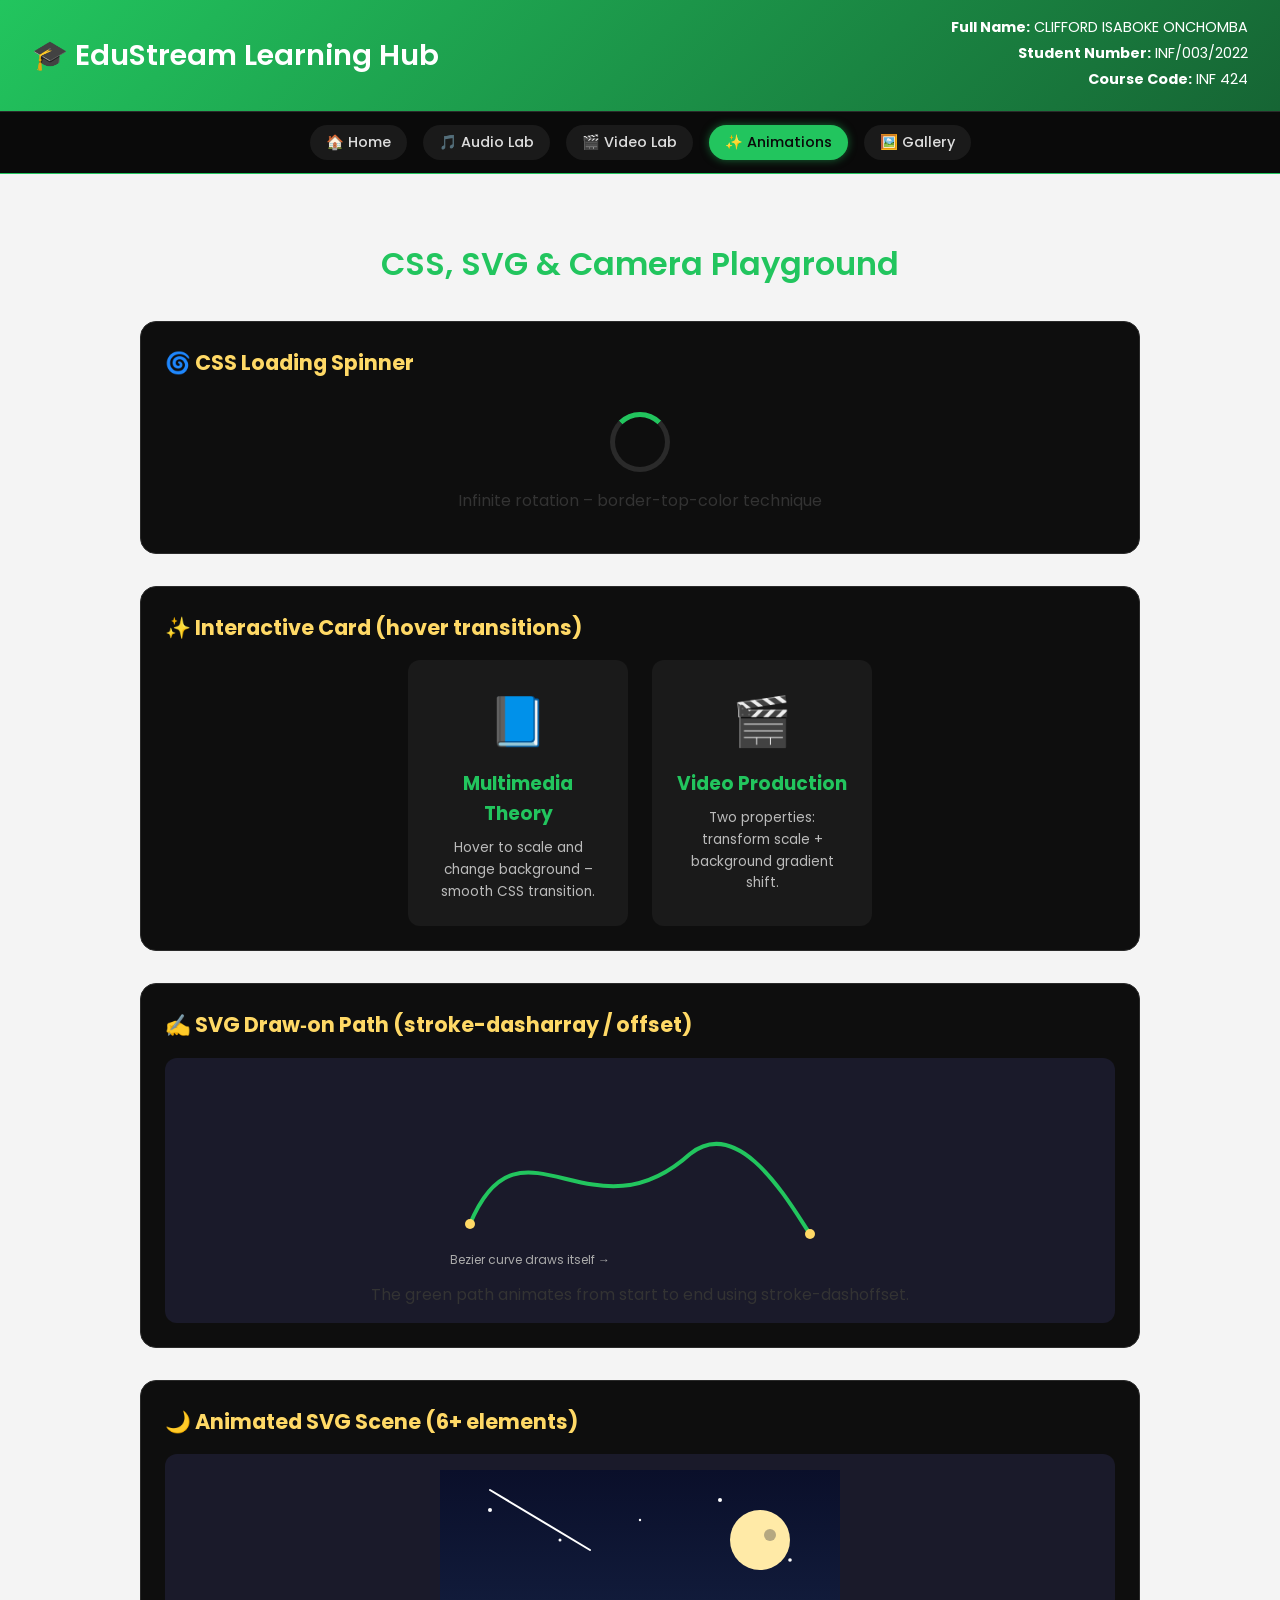
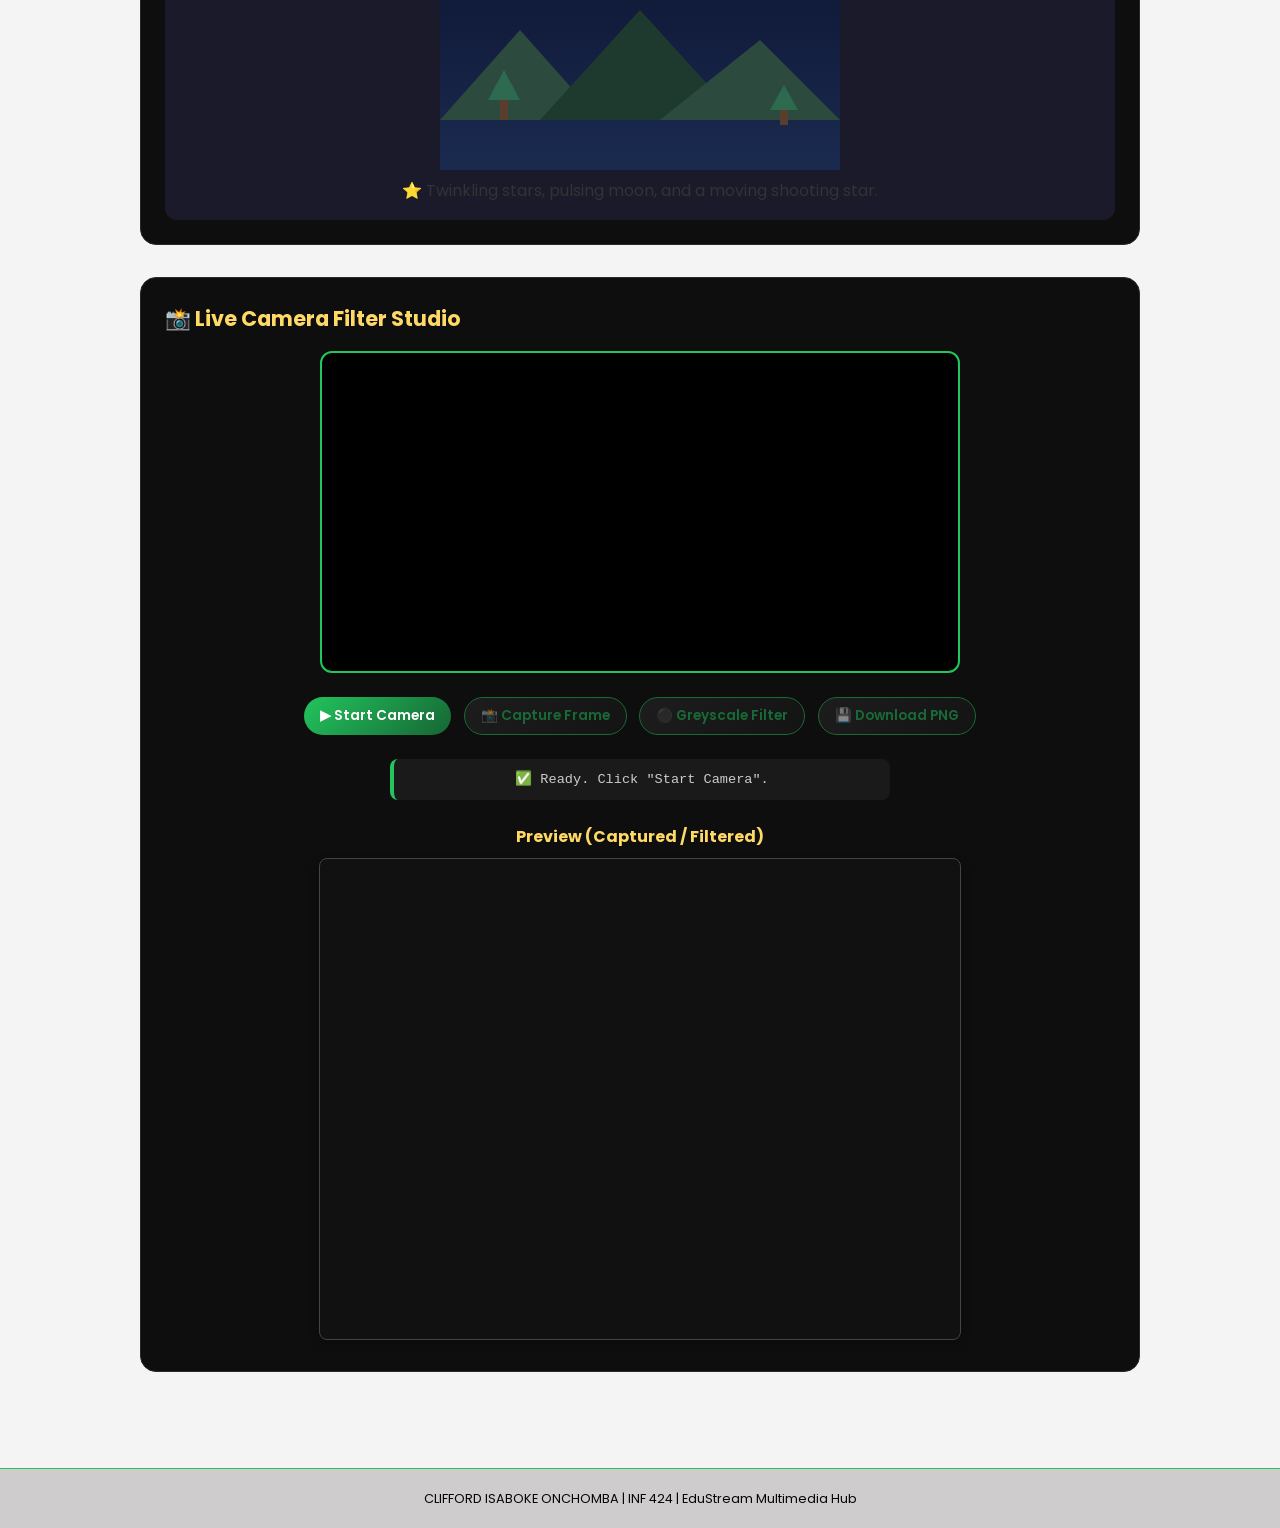
==== commit 3ff1fe4e: "added active class to nav links" ====
--- a/animations.html
+++ b/animations.html
@@ -25,7 +25,7 @@
   <a href="index.html" class="nav-link">🏠 Home</a>
   <a href="audio-player.html" class="nav-link">🎵 Audio Lab</a>
   <a href="video-player.html" class="nav-link">🎬 Video Lab</a>
-  <a href="animations.html" class="nav-link">✨ Animations</a>
+  <a href="animations.html" class="nav-link  active">✨ Animations</a>
   <a href="gallery.html" class="nav-link">🖼️ Gallery</a>
 </nav>
 
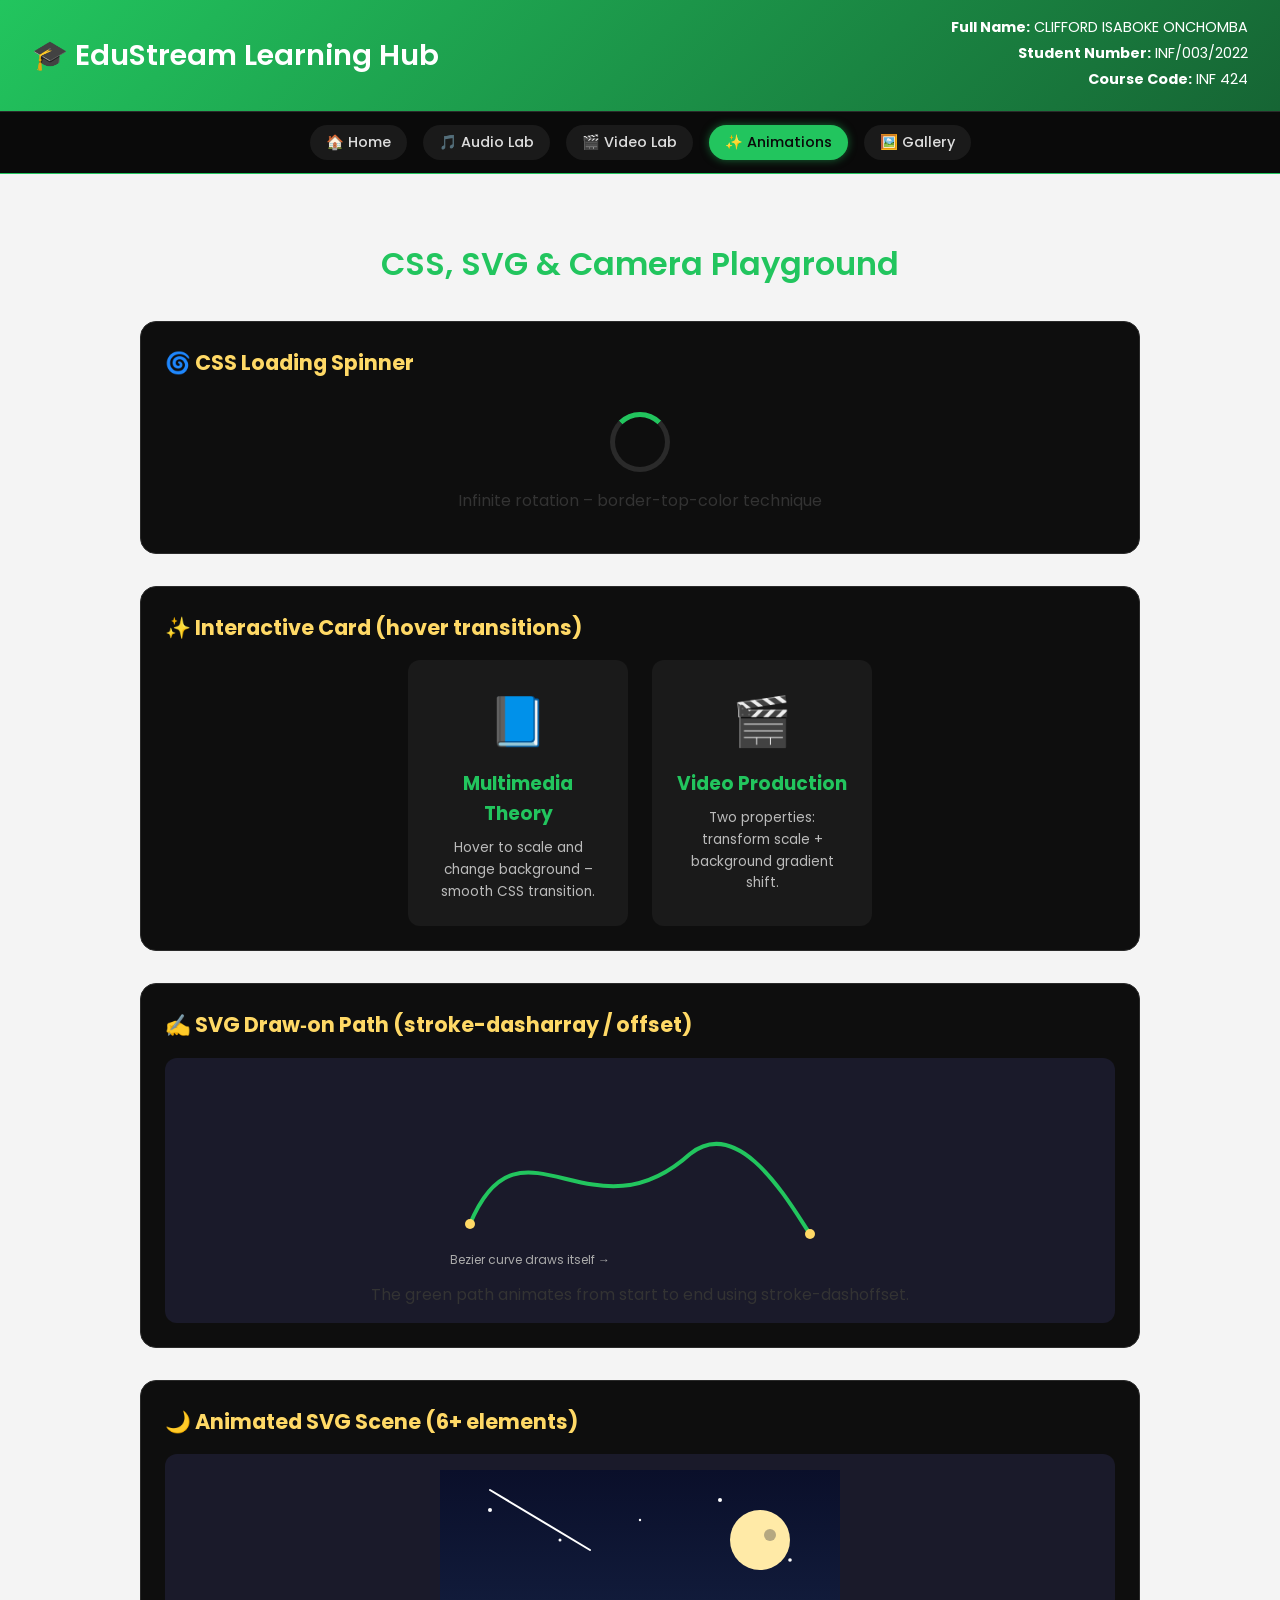
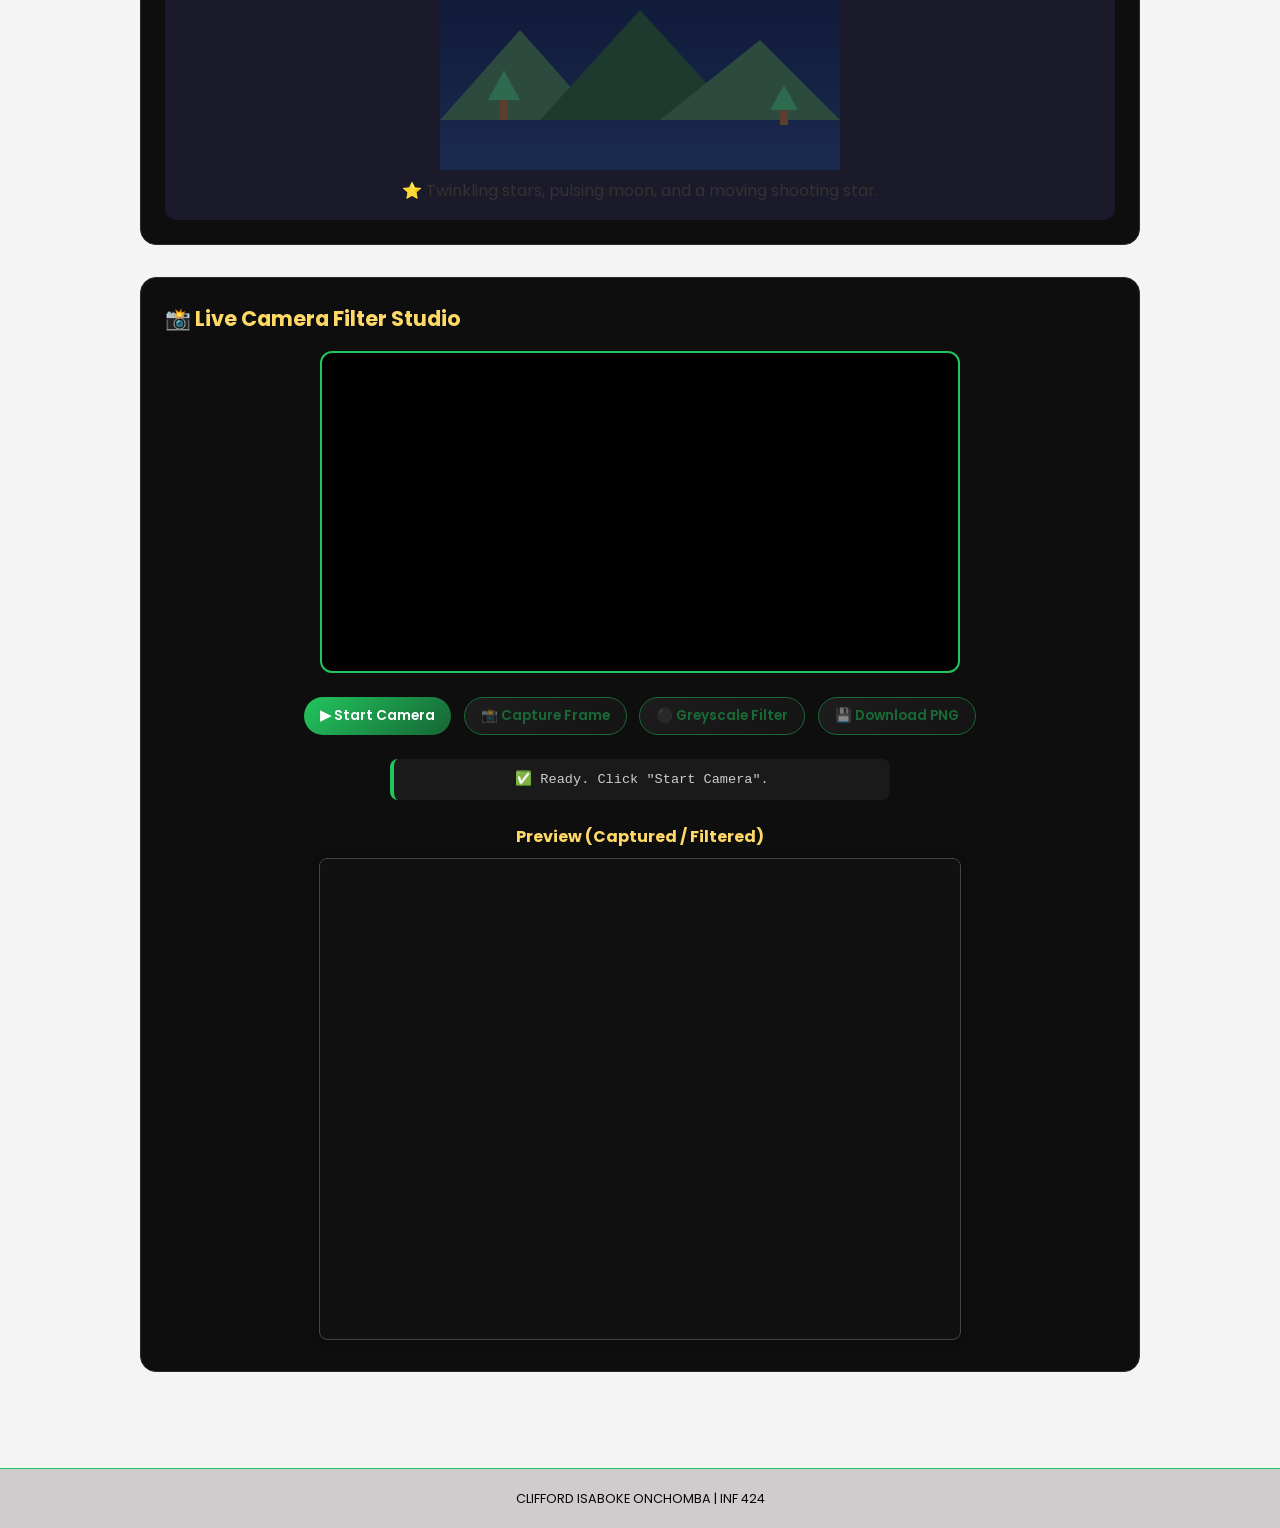
==== commit 2bf9f389: "added footer" ====
--- a/animations.html
+++ b/animations.html
@@ -139,7 +139,7 @@
   </main>
 
   <footer class="page-footer">
-    <p>CLIFFORD ISABOKE ONCHOMBA | INF 424 | EduStream Multimedia Hub</p>
+    <p>CLIFFORD ISABOKE ONCHOMBA | INF 424 </p>
   </footer>
 
   <script>
--- a/style.css
+++ b/style.css
@@ -947,6 +947,7 @@
     text-align: center;
     padding: 1.2rem;
     background: #cecccc;
+    
     margin-top: 2rem;
     border-top: 1px solid #22C55E;
     font-size: 0.8rem;
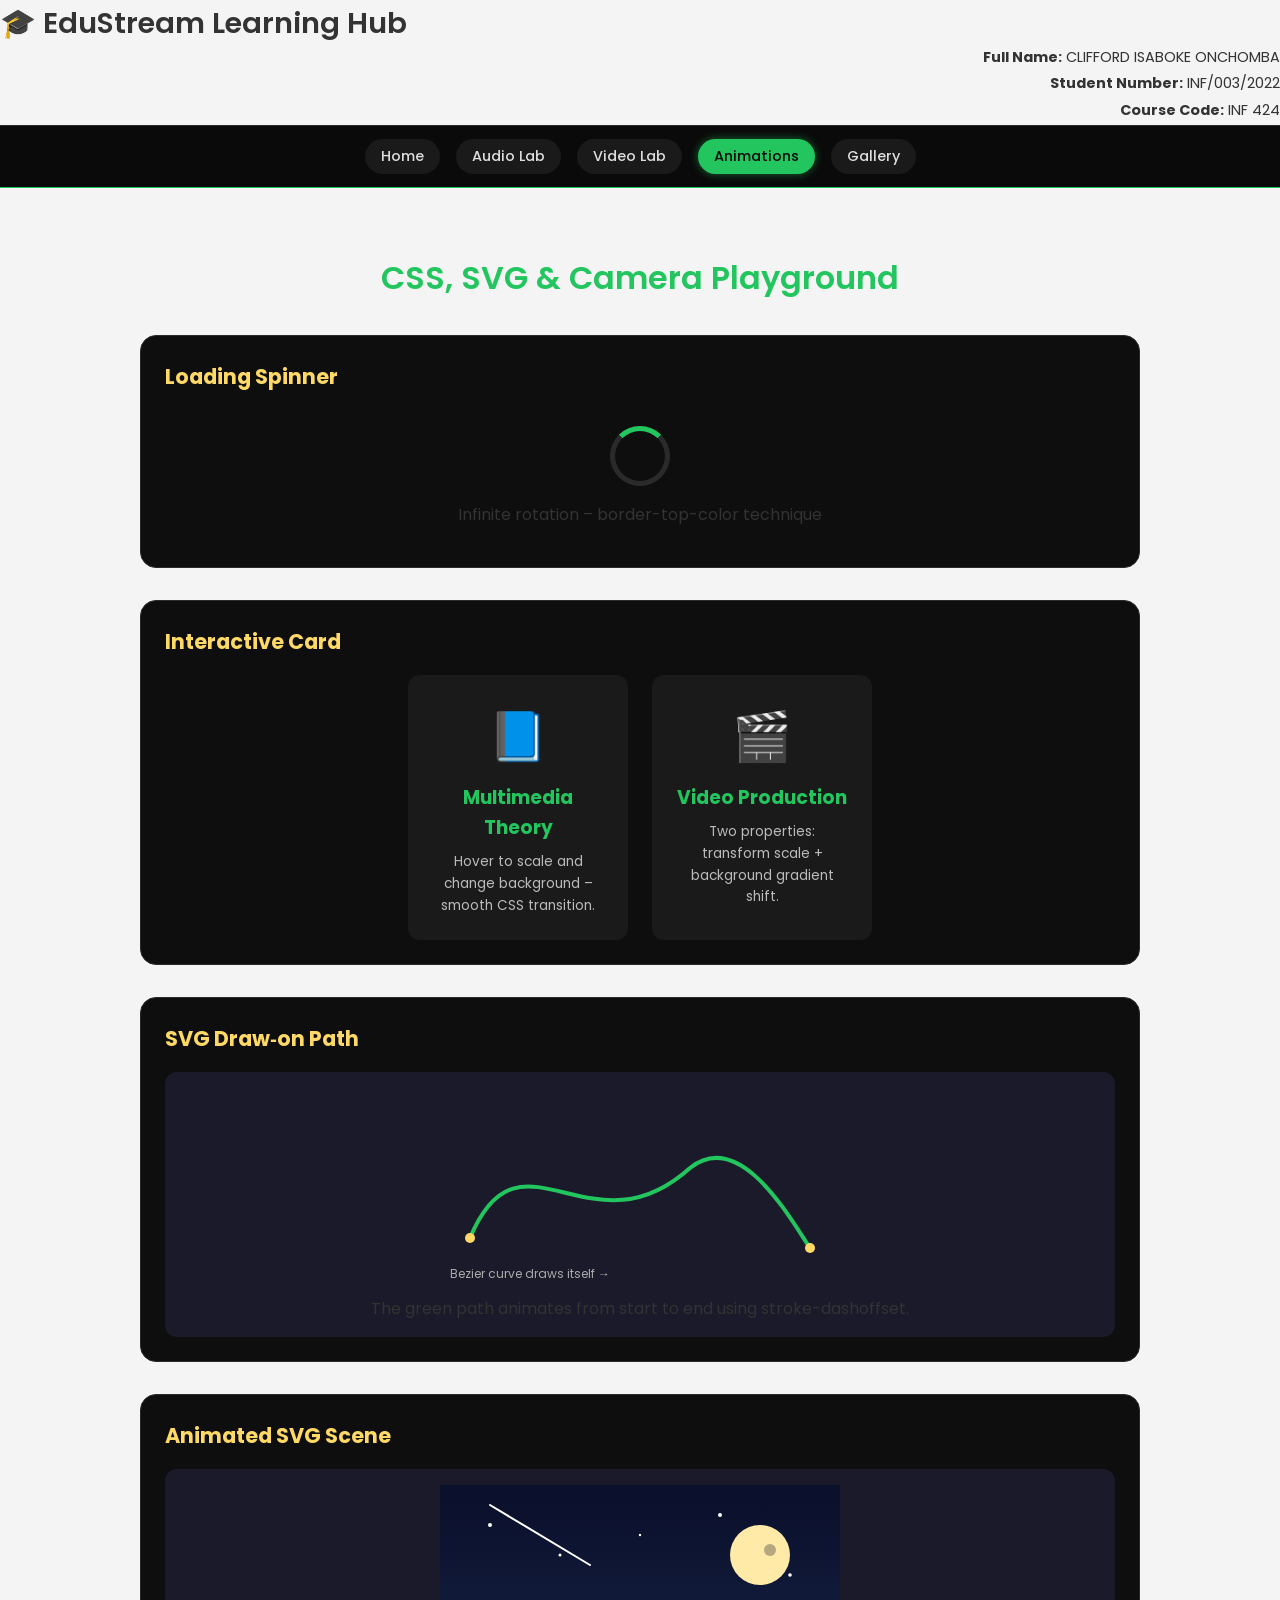
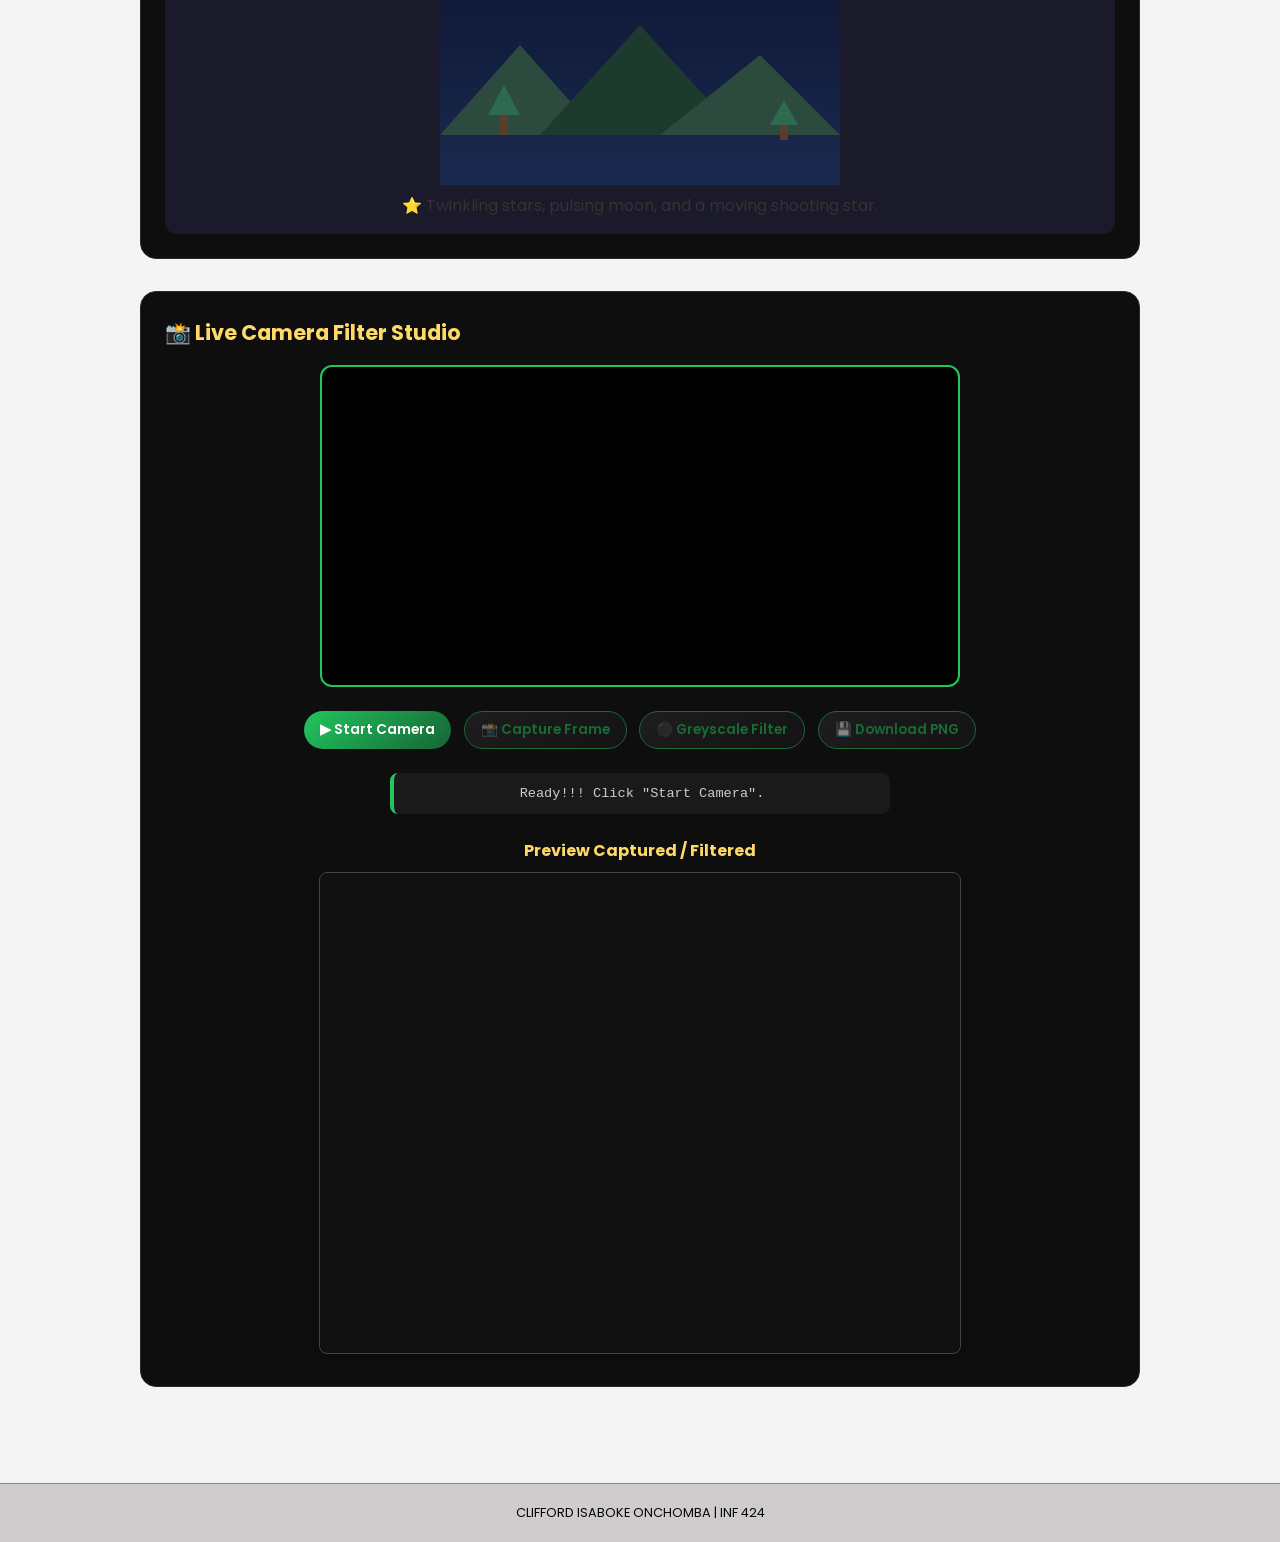
==== commit 6067d118: "removed icons from nav bar" ====
--- a/animations.html
+++ b/animations.html
@@ -22,28 +22,28 @@
 
 <!-- Navigation Bar -->
 <nav class="main-nav">
-  <a href="index.html" class="nav-link">🏠 Home</a>
-  <a href="audio-player.html" class="nav-link">🎵 Audio Lab</a>
-  <a href="video-player.html" class="nav-link">🎬 Video Lab</a>
-  <a href="animations.html" class="nav-link  active">✨ Animations</a>
-  <a href="gallery.html" class="nav-link">🖼️ Gallery</a>
+  <a href="index.html" class="nav-link"> Home</a>
+  <a href="audio-player.html" class="nav-link">Audio Lab</a>
+  <a href="video-player.html" class="nav-link"> Video Lab</a>
+  <a href="animations.html" class="nav-link  active"> Animations</a>
+  <a href="gallery.html" class="nav-link"> Gallery</a>
 </nav>
 
   <main>
     <h1 class="page-title">CSS, SVG & Camera Playground</h1>
 
-    <!-- 1. CSS Loading Spinner -->
-    <section class="demo-section">
-      <h2>🌀 CSS Loading Spinner</h2>
+    <!-- CSS Loading Spinner -->
+    <section class="demo-section">
+      <h2>  Loading Spinner</h2>
       <div class="spinner-container">
         <div class="loading-spinner"></div>
         <p>Infinite rotation – border-top-color technique</p>
       </div>
     </section>
 
-    <!-- 2. Card Component with Hover Transitions -->
-    <section class="demo-section">
-      <h2>✨ Interactive Card (hover transitions)</h2>
+    <!--  Card Component with Hover Transitions -->
+    <section class="demo-section">
+      <h2> Interactive Card </h2>
       <div class="cards-grid">
         <div class="animated-card">
           <div class="card-icon">📘</div>
@@ -58,9 +58,9 @@
       </div>
     </section>
 
-    <!-- 3. SVG Draw‑on Path Animation (Bezier curve) -->
-    <section class="demo-section">
-      <h2>✍️ SVG Draw‑on Path (stroke-dasharray / offset)</h2>
+    <!--  SVG Draw‑on Path Animation (Bezier curve) -->
+    <section class="demo-section">
+      <h2> SVG Draw‑on Path </h2>
       <div class="svg-container">
         <svg width="400" height="200" viewBox="0 0 400 200" xmlns="http://www.w3.org/2000/svg">
           <path class="draw-path" 
@@ -77,9 +77,9 @@
       </div>
     </section>
 
-    <!-- 4. Second SVG Illustration (6+ elements, animated property) -->
-    <section class="demo-section">
-      <h2>🌙 Animated SVG Scene (6+ elements)</h2>
+    <!--  Second SVG Illustration (6+ elements, animated property) -->
+    <section class="demo-section">
+      <h2>Animated SVG Scene </h2>
       <div class="svg-container">
         <svg width="400" height="300" viewBox="0 0 400 300" xmlns="http://www.w3.org/2000/svg">
           <defs>
@@ -109,7 +109,7 @@
       </div>
     </section>
 
-    <!-- ========== 5. LIVE CAMERA FILTER (Task C2) ========== -->
+    <!--  LIVE CAMERA FILTER  -->
     <section class="demo-section camera-section">
       <h2>📸 Live Camera Filter Studio</h2>
       <div class="camera-wrapper">
@@ -129,9 +129,9 @@
         <!-- Status messages -->
         <div id="cameraStatus" class="camera-status" aria-live="polite"></div>
 
-        <!-- Preview canvas for captured/filtered image -->
+        <!-- Preview captured/filtered image -->
         <div class="preview-area">
-          <h3>Preview (Captured / Filtered)</h3>
+          <h3>Preview Captured / Filtered</h3>
           <canvas id="previewCanvas" width="640" height="480"></canvas>
         </div>
       </div>
@@ -166,7 +166,7 @@
       }
 
       function clearMessage() {
-        statusDiv.innerHTML = '✅ Ready. Click "Start Camera".';
+        statusDiv.innerHTML = ' Ready!!! Click "Start Camera".';
         statusDiv.style.color = '#ccc';
       }
 
@@ -176,7 +176,7 @@
         downloadBtn.disabled = !enabled;
       }
 
-      // Start camera with error handling for NotAllowedError, NotFoundError, NotReadableError
+      // Start camera with error handling f
       async function startCamera() {
         if (mediaStream) {
           mediaStream.getTracks().forEach(track => track.stop());
@@ -215,7 +215,7 @@
         }
       }
 
-      // Capture current video frame to canvas and store ImageData
+      // Capture current video frame to  store ImageData
       function captureFrame() {
         if (!video.videoWidth || !video.videoHeight) {
           showMessage('⚠️ No video feed. Please start the camera first.', true);
@@ -240,7 +240,7 @@
         downloadBtn.disabled = false;
       }
 
-      // Apply greyscale using human-perception luminance formula
+      // Apply greyscale 
       function applyGreyscale() {
         if (!currentImageData) {
           showMessage('⚠️ No captured frame. Click "Capture Frame" first.', true);
@@ -261,7 +261,7 @@
         showMessage('⚫ Greyscale filter applied (ITU-R BT.601 formula).');
       }
 
-      // Download preview canvas as PNG
+      // Download preview  as PNG
       function downloadPNG() {
         if (!previewCanvas.width || !previewCanvas.height) {
           showMessage('⚠️ No image to download. Capture or filter a frame first.', true);
--- a/style.css
+++ b/style.css
@@ -1,4 +1,4 @@
-/* Reset and base styles */
+/* Reset and base  */
 * {
     margin: 0;
     padding: 0;
@@ -11,8 +11,7 @@
     color: #333;
     background-color: #f4f4f4;
 }
-
-/* Header styles */
+*/
 header {
     background: linear-gradient(135deg, #22C55E, #166534);
     color: white;
@@ -44,7 +43,7 @@
     padding: 0 2rem;
 }
 
-/* Responsive design */
+/* Responsive  */
 @media (max-width: 768px) {
     header {
         flex-direction: column;
@@ -60,7 +59,7 @@
     }
 }
 
-/* ========== DARK THEME (shared for audio & video players) ========== */
+/* DARK THEME (shared for audio & video players) */
 .dark-theme body {
     background-color: #181818;
     color: #FFFFFF;
@@ -94,7 +93,7 @@
     box-shadow: 0 8px 20px rgba(0,0,0,0.5);
 }
 
-/* Audio player specific height (if no video) */
+/* Audio player specific height  */
 .media-player:not(.video-custom-player) {
     height: 450px;
 }
@@ -362,12 +361,12 @@
     }
 }
 
-/* Keep audio player visual area consistent */
+/*  audio player visual area  */
 .media-player .player-visual {
     background: #0B0B0B;
 }
 
-/* ========== WEB AUDIO TONE GENERATOR STYLES (Task B3) ========== */
+/* WEB AUDIO TONE GENERATOR  (*/
 .tone-generator-section {
     margin-top: 2rem;
     background: #0e0e0e;
@@ -465,7 +464,7 @@
     }
 }
 
-/* ========== ANIMATIONS PAGE (Task C1) ========== */
+/*  ANIMATIONS PAGE (= */
 .page-title {
     text-align: center;
     margin-bottom: 2rem;
@@ -513,7 +512,7 @@
     }
 }
 
-/* 2. Card Component with Hover Transitions */
+/*  Card Component with Hover Transitions */
 .cards-grid {
     display: flex;
     gap: 1.5rem;
@@ -574,7 +573,7 @@
     }
 }
 
-/* 4. Animated SVG Scene (twinkling stars, pulsing moon, shooting star) */
+
 .star {
     animation: twinkle 2s infinite alternate;
 }
@@ -630,7 +629,7 @@
     color: #aaa;
 }
 
-/* ========== CAMERA SECTION (inside animations.html) ========== */
+/*  CAMERA SECTION   */
 .camera-section {
     background: #0e0e0e;
 }
@@ -737,7 +736,7 @@
     }
 }
 
-/* ========== GALLERY PAGE (Task D1) ========== */
+/* GALLERY PAGE )  */
 .gallery-container {
     max-width: 1200px;
     width: 100%;
@@ -777,7 +776,7 @@
     box-shadow: 0 0 8px rgba(34,197,94,0.5);
 }
 
-/* Responsive CSS Grid (auto-fill, minmax 260px) */
+/* Responsive CSS Grid  */
 .gallery-grid {
     display: grid;
     grid-template-columns: repeat(auto-fill, minmax(280px, 1fr));
@@ -893,7 +892,7 @@
     transform: scale(0.98);
 }
 
-/* Responsive: ensure grid works on mobile */
+/* R ensuring grid works on mobile */
 @media (max-width: 640px) {
     .gallery-grid {
         grid-template-columns: 1fr;
@@ -904,7 +903,7 @@
 }
 
 
-/* ========== NAVIGATION BAR (Task D2) ========== */
+/*  NAVIGATION BAR  */
 .main-nav {
     background: #0a0a0a;
     display: flex;
@@ -942,7 +941,7 @@
     pointer-events: none; /* optional: makes active link non-clickable */
 }
 
-/* Footer (already partially defined, ensure consistency) */
+/* Footer  */
 .page-footer {
     text-align: center;
     padding: 1.2rem;
